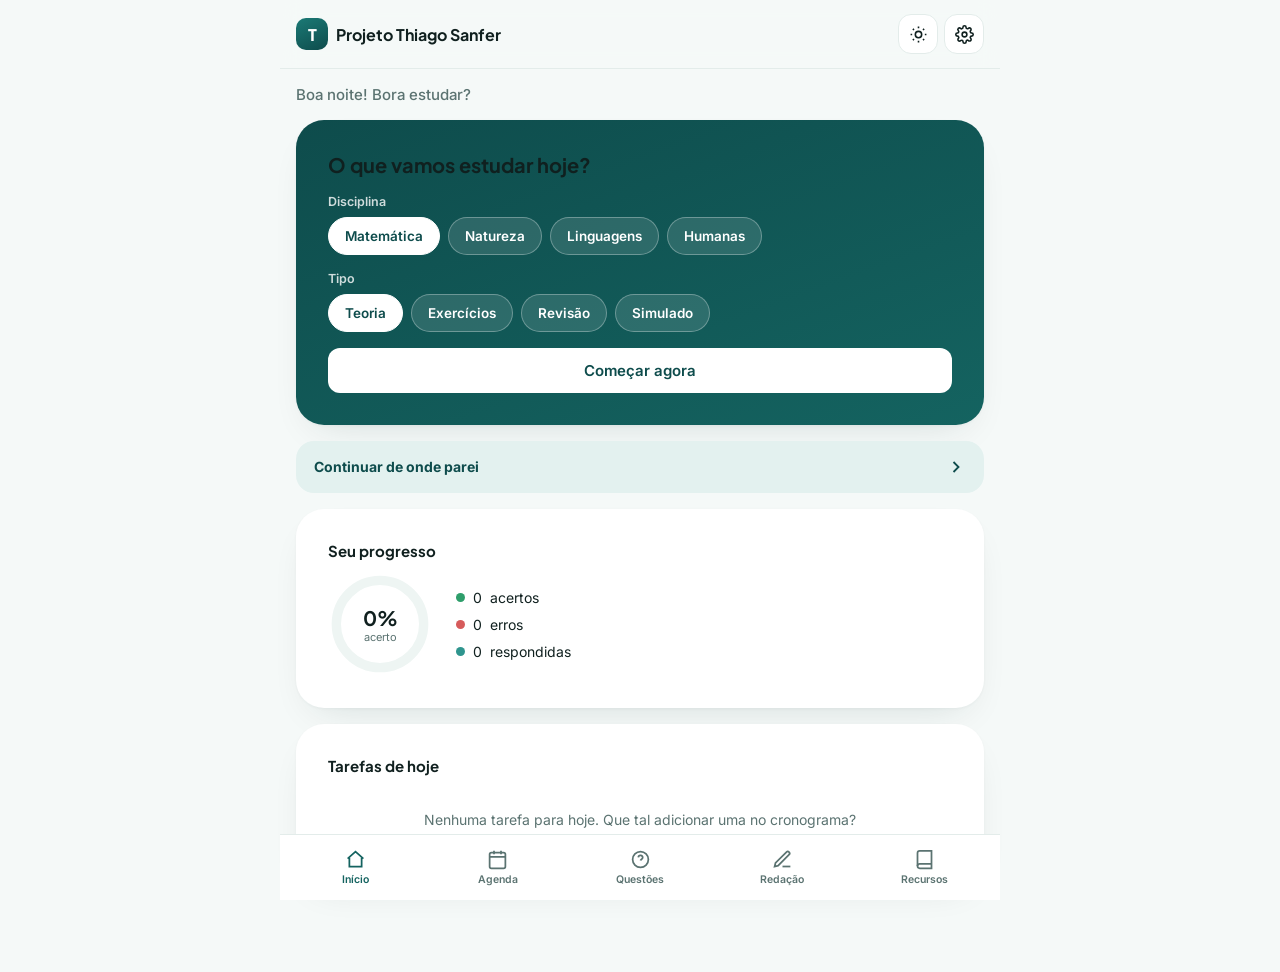
==== index.html @ 5dd17012 "Add files via upload" ====
<!DOCTYPE html>
<html lang="pt-BR">
<head>
<meta charset="UTF-8">
<meta name="viewport" content="width=device-width, initial-scale=1, maximum-scale=1">
<title>Projeto Thiago Sanfer</title>
<link rel="preconnect" href="https://fonts.googleapis.com">
<link rel="preconnect" href="https://fonts.gstatic.com" crossorigin>
<link href="https://fonts.googleapis.com/css2?family=Plus+Jakarta+Sans:wght@500;600;700;800&family=Inter:wght@400;500;600;700&display=swap" rel="stylesheet">
<link rel="stylesheet" href="styles.css">
</head>
<body>

<div id="app">

  <!-- ===== HEADER ===== -->
  <header class="topbar">
    <div class="topbar-brand">
      <span class="brand-mark">T</span>
      <span class="brand-name">Projeto Thiago Sanfer</span>
    </div>
    <div class="topbar-actions">
      <button id="themeToggle" class="icon-btn" aria-label="Alternar tema" title="Alternar tema">
        <svg class="icon-sun" viewBox="0 0 24 24" fill="none" stroke="currentColor" stroke-width="2"><circle cx="12" cy="12" r="4"/><path d="M12 2v2M12 20v2M4.9 4.9l1.4 1.4M17.7 17.7l1.4 1.4M2 12h2M20 12h2M4.9 19.1l1.4-1.4M17.7 6.3l1.4-1.4"/></svg>
        <svg class="icon-moon" viewBox="0 0 24 24" fill="none" stroke="currentColor" stroke-width="2"><path d="M21 12.8A9 9 0 1111.2 3a7 7 0 009.8 9.8z"/></svg>
      </button>
      <button id="openSettings" class="icon-btn" aria-label="Configurações" title="Configurações">
        <svg viewBox="0 0 24 24" fill="none" stroke="currentColor" stroke-width="2"><circle cx="12" cy="12" r="3"/><path d="M19.4 15a1.65 1.65 0 00.33 1.82l.06.06a2 2 0 11-2.83 2.83l-.06-.06a1.65 1.65 0 00-1.82-.33 1.65 1.65 0 00-1 1.51V21a2 2 0 01-4 0v-.09A1.65 1.65 0 009 19.4a1.65 1.65 0 00-1.82.33l-.06.06a2 2 0 11-2.83-2.83l.06-.06A1.65 1.65 0 004.6 15a1.65 1.65 0 00-1.51-1H3a2 2 0 010-4h.09A1.65 1.65 0 004.6 9a1.65 1.65 0 00-.33-1.82l-.06-.06a2 2 0 112.83-2.83l.06.06A1.65 1.65 0 009 4.6a1.65 1.65 0 001-1.51V3a2 2 0 014 0v.09a1.65 1.65 0 001 1.51 1.65 1.65 0 001.82-.33l.06-.06a2 2 0 112.83 2.83l-.06.06A1.65 1.65 0 0019.4 9a1.65 1.65 0 001.51 1H21a2 2 0 010 4h-.09a1.65 1.65 0 00-1.51 1z"/></svg>
      </button>
    </div>
  </header>

  <!-- ===== POMODORO BAR (fixa em Questões e Redação) ===== -->
  <div id="pomodoroBar" class="pomodoro-bar">
    <div class="pomodoro-bar-info">
      <svg viewBox="0 0 24 24" fill="none" stroke="currentColor" stroke-width="2"><circle cx="12" cy="12" r="9"/><path d="M12 7v5l3 2"/></svg>
      <span id="pomodoroBarMode">Foco</span>
      <strong id="pomodoroBarTime">25:00</strong>
    </div>
    <div class="pomodoro-bar-actions">
      <button id="pomodoroBarStart" class="btn btn-primary btn-xs">Iniciar</button>
      <button id="pomodoroBarReset" class="btn btn-ghost btn-xs">Reiniciar</button>
    </div>
  </div>

  <!-- ===== MAIN VIEWS ===== -->
  <main class="views">

    <!-- ---------- DASHBOARD ---------- -->
    <section id="view-dashboard" class="view active">
      <div class="view-inner">
        <p class="greeting" id="greetingText">Bora estudar?</p>

        <div class="card card-hero">
          <h2 class="hero-title">O que vamos estudar hoje?</h2>

          <p class="chip-group-label">Disciplina</p>
          <div class="chip-group" id="chipsDisciplina">
            <button class="chip active" data-value="Matemática">Matemática</button>
            <button class="chip" data-value="Ciências da Natureza">Natureza</button>
            <button class="chip" data-value="Linguagens">Linguagens</button>
            <button class="chip" data-value="Ciências Humanas">Humanas</button>
          </div>

          <p class="chip-group-label">Tipo</p>
          <div class="chip-group" id="chipsTipo">
            <button class="chip active" data-value="teoria">Teoria</button>
            <button class="chip" data-value="exercicio">Exercícios</button>
            <button class="chip" data-value="revisao">Revisão</button>
            <button class="chip" data-value="simulado">Simulado</button>
          </div>

          <button id="btnComecar" class="btn btn-primary btn-block">Começar agora</button>
        </div>

        <button id="btnContinuar" class="continue-strip" hidden>
          <div class="continue-info">
            <span class="continue-label">Continuar de onde parei</span>
            <span class="continue-detail" id="continueDetail"></span>
          </div>
          <svg viewBox="0 0 24 24" fill="none" stroke="currentColor" stroke-width="2.2"><path d="M9 6l6 6-6 6"/></svg>
        </button>

        <div class="card">
          <h3 class="card-title">Seu progresso</h3>
          <div class="progress-row">
            <div class="progress-ring-wrap">
              <svg viewBox="0 0 100 100" class="progress-ring">
                <circle cx="50" cy="50" r="42" class="ring-bg"/>
                <circle cx="50" cy="50" r="42" class="ring-fg" id="ringFg"/>
              </svg>
              <div class="progress-ring-label">
                <strong id="pctAcerto">0%</strong>
                <span>acerto</span>
              </div>
            </div>
            <div class="progress-stats">
              <div class="stat"><span class="stat-dot dot-hit"></span> <span id="statAcertos">0</span> acertos</div>
              <div class="stat"><span class="stat-dot dot-miss"></span> <span id="statErros">0</span> erros</div>
              <div class="stat"><span class="stat-dot dot-total"></span> <span id="statTotal">0</span> respondidas</div>
            </div>
          </div>
        </div>

        <div class="card">
          <h3 class="card-title">Tarefas de hoje</h3>
          <div id="todayTasks" class="today-list"></div>
        </div>
      </div>
    </section>

    <!-- ---------- CALENDÁRIO ---------- -->
    <section id="view-calendario" class="view">
      <div class="view-inner">
        <div class="view-header">
          <h2>Cronograma</h2>
          <button id="btnAddBloco" class="btn btn-primary btn-sm">+ Novo bloco</button>
        </div>
        <div class="week-nav">
          <button id="weekPrev" class="icon-btn icon-btn-sm">‹</button>
          <span id="weekLabel" class="week-label"></span>
          <button id="weekNext" class="icon-btn icon-btn-sm">›</button>
        </div>
        <div class="week-days" id="weekDays"></div>
        <div class="card">
          <h3 class="card-title" id="dayLabel">Tarefas do dia</h3>
          <div id="dayTasks" class="today-list"></div>
        </div>
      </div>
    </section>

    <!-- ---------- QUESTÕES ---------- -->
    <section id="view-questoes" class="view">
      <div class="view-inner" id="questoesInner">
        <div class="view-header">
          <h2 id="questoesTitle">Questões</h2>
          <button id="btnErrosView" class="btn btn-ghost btn-sm">Caderno de erros</button>
        </div>

        <div id="questaoArea"></div>
      </div>
    </section>

    <!-- ---------- REDAÇÃO ---------- -->
    <section id="view-redacao" class="view">
      <div class="view-inner">
        <div class="view-header">
          <h2>Momento Redação</h2>
          <button id="btnGerarTema" class="btn btn-primary btn-sm">🎲 Gerar novo tema</button>
        </div>
        <div class="tabs" id="redacaoTabs"></div>
        <div id="redacaoContent" class="card"></div>
      </div>
    </section>

    <!-- ---------- RECURSOS ---------- -->
    <section id="view-recursos" class="view">
      <div class="view-inner">
        <h2>Guia de Estudos IA</h2>
        <p class="section-subtitle">Os temas que mais caem no ENEM, com mini-aulas geradas pelo Professor IA.</p>
        <div id="recursosList"></div>
      </div>
    </section>

  </main>

  <!-- ===== BOTTOM NAV ===== -->
  <nav class="bottom-nav">
    <button class="nav-item active" data-view="dashboard">
      <svg viewBox="0 0 24 24" fill="none" stroke="currentColor" stroke-width="2"><path d="M3 11l9-8 9 8"/><path d="M5 10v10h14V10"/></svg>
      <span>Início</span>
    </button>
    <button class="nav-item" data-view="calendario">
      <svg viewBox="0 0 24 24" fill="none" stroke="currentColor" stroke-width="2"><rect x="3" y="4" width="18" height="18" rx="2"/><path d="M3 9h18M8 2v4M16 2v4"/></svg>
      <span>Agenda</span>
    </button>
    <button class="nav-item" data-view="questoes">
      <svg viewBox="0 0 24 24" fill="none" stroke="currentColor" stroke-width="2"><circle cx="12" cy="12" r="9"/><path d="M9.5 9.5a2.5 2.5 0 115 .5c0 1.5-2.2 1.8-2.5 3.2M12 17h.01"/></svg>
      <span>Questões</span>
    </button>
    <button class="nav-item" data-view="redacao">
      <svg viewBox="0 0 24 24" fill="none" stroke="currentColor" stroke-width="2"><path d="M12 20h9"/><path d="M16.5 3.5a2.1 2.1 0 013 3L7 19l-4 1 1-4z"/></svg>
      <span>Redação</span>
    </button>
    <button class="nav-item" data-view="recursos">
      <svg viewBox="0 0 24 24" fill="none" stroke="currentColor" stroke-width="2"><path d="M4 19.5A2.5 2.5 0 016.5 17H20"/><path d="M6.5 2H20v20H6.5A2.5 2.5 0 014 19.5v-15A2.5 2.5 0 016.5 2z"/></svg>
      <span>Recursos</span>
    </button>
  </nav>

</div>

<!-- ===== MODAL: SETTINGS ===== -->
<div id="modalSettings" class="modal-overlay">
  <div class="modal">
    <div class="modal-header">
      <h3>Configurações</h3>
      <button class="icon-btn icon-btn-sm modal-close" data-close="modalSettings">✕</button>
    </div>
    <div class="modal-body">
      <label for="geminiKeyInput">Chave de API do Google Gemini</label>
      <input type="password" id="geminiKeyInput" placeholder="Cole sua GEMINI_API_KEY">
      <p class="hint">Sua chave fica salva apenas no seu navegador (localStorage), nunca é enviada para nenhum servidor além do Google.</p>
      <a href="https://aistudio.google.com/app/apikey" target="_blank" rel="noopener" class="link-inline">Gerar chave gratuita no Google AI Studio ↗</a>
      <button id="saveGeminiKey" class="btn btn-primary btn-block">Salvar chave</button>
      <p class="save-confirm" id="keySaveConfirm" hidden>Chave salva!</p>
    </div>
  </div>
</div>

<!-- ===== MODAL: ADICIONAR BLOCO ===== -->
<div id="modalBloco" class="modal-overlay">
  <div class="modal">
    <div class="modal-header">
      <h3>Novo bloco de estudo</h3>
      <button class="icon-btn icon-btn-sm modal-close" data-close="modalBloco">✕</button>
    </div>
    <div class="modal-body">
      <label for="blocoDisciplina">Disciplina</label>
      <select id="blocoDisciplina">
        <option>Matemática</option>
        <option>Linguagens</option>
        <option>Ciências Humanas</option>
        <option>Ciências da Natureza</option>
        <option>Redação</option>
      </select>
      <label for="blocoTipo">Tipo</label>
      <select id="blocoTipo">
        <option value="teoria">Teoria</option>
        <option value="exercicio">Exercício</option>
        <option value="revisao">Revisão</option>
        <option value="simulado">Simulado</option>
        <option value="redacao">Redação</option>
      </select>
      <label for="blocoData">Data</label>
      <input type="date" id="blocoData">
      <label for="blocoHora">Horário</label>
      <input type="time" id="blocoHora" value="19:00">
      <button id="saveBloco" class="btn btn-primary btn-block">Adicionar ao cronograma</button>
    </div>
  </div>
</div>

<!-- ===== MODAL: PROFESSOR IA ===== -->
<div id="modalIA" class="modal-overlay">
  <div class="modal modal-wide">
    <div class="modal-header">
      <h3 id="iaModalTitle">Professor IA</h3>
      <button class="icon-btn icon-btn-sm modal-close" data-close="modalIA">✕</button>
    </div>
    <div class="modal-body">
      <div id="iaContent" class="ia-content"></div>
    </div>
  </div>
</div>

<script src="app.js"></script>
</body>
</html>
---- styles.css ----
/* ===== DESIGN TOKENS ===== */
:root {
  --color-primary-900: #072B2A;
  --color-primary-700: #0E4C4C;
  --color-primary-600: #146360;
  --color-primary-500: #1B7A76;
  --color-primary-400: #2F958E;
  --color-primary-200: #B9DEDA;
  --color-primary-100: #E3F1EF;

  --color-success: #2E9E6B;
  --color-success-bg: #E4F5EC;
  --color-danger: #D65B5B;
  --color-danger-bg: #FBEAEA;
  --color-warning: #E0A63D;

  --bg: #F5F9F8;
  --surface: #FFFFFF;
  --surface-2: #EEF5F3;
  --text: #10201F;
  --text-muted: #5B7371;
  --border: #E3ECEA;

  --radius-lg: 28px;
  --radius-md: 18px;
  --radius-sm: 12px;

  --space-1: 4px;
  --space-2: 8px;
  --space-3: 12px;
  --space-4: 16px;
  --space-5: 24px;
  --space-6: 32px;

  --font-head: 'Plus Jakarta Sans', system-ui, sans-serif;
  --font-body: 'Inter', system-ui, sans-serif;

  --shadow-card: 0 1px 3px rgba(7, 43, 42, 0.04), 0 16px 40px -20px rgba(7, 43, 42, 0.16);
  --shadow-modal: 0 24px 70px -16px rgba(7, 43, 42, 0.38);
  --shadow-fab: 0 10px 26px -8px rgba(14, 76, 76, 0.45);

  color-scheme: light;
}

html[data-theme="dark"] {
  --bg: #081B1A;
  --surface: #0F2624;
  --surface-2: #133330;
  --text: #EAF4F2;
  --text-muted: #8FADAA;
  --border: #1B3D3A;
  --color-primary-100: #123634;
  --color-success-bg: #123D2B;
  --color-danger-bg: #3D1D1D;
  --shadow-card: 0 1px 3px rgba(0,0,0,0.25), 0 16px 40px -20px rgba(0,0,0,0.55);
  color-scheme: dark;
}

* { box-sizing: border-box; }
html, body { margin: 0; padding: 0; }
body {
  background: var(--bg);
  color: var(--text);
  font-family: var(--font-body);
  -webkit-tap-highlight-color: transparent;
  transition: background 0.25s ease, color 0.25s ease;
}
h1, h2, h3 { font-family: var(--font-head); margin: 0; color: var(--text); }
p { margin: 0; }
button, input, select { font-family: var(--font-body); }
select, input[type="date"], input[type="time"], input[type="password"] {
  width: 100%;
  padding: 12px 14px;
  border-radius: var(--radius-sm);
  border: 1px solid var(--border);
  background: var(--surface);
  color: var(--text);
  font-size: 15px;
  margin-bottom: var(--space-4);
}
select:focus, input:focus { outline: 2px solid var(--color-primary-400); outline-offset: 1px; }
a { color: var(--color-primary-500); }

/* ===== LAYOUT ===== */
#app {
  max-width: 560px;
  margin: 0 auto;
  min-height: 100vh;
  padding-bottom: 88px;
  position: relative;
}

.topbar {
  position: sticky;
  top: 0;
  z-index: 21;
  display: flex;
  justify-content: space-between;
  align-items: center;
  padding: 14px var(--space-4);
  background: color-mix(in srgb, var(--bg) 85%, transparent);
  backdrop-filter: blur(10px);
  border-bottom: 1px solid var(--border);
}
.topbar-brand { display: flex; align-items: center; gap: 8px; min-width: 0; }
.brand-mark {
  width: 32px; height: 32px; flex-shrink: 0;
  border-radius: 10px;
  background: linear-gradient(155deg, var(--color-primary-500), var(--color-primary-700));
  color: #fff;
  display: flex; align-items: center; justify-content: center;
  font-family: var(--font-head); font-weight: 800; font-size: 16px;
}
.brand-name { font-family: var(--font-head); font-weight: 700; font-size: 16px; white-space: nowrap; overflow: hidden; text-overflow: ellipsis; }
.topbar-actions { display: flex; gap: 6px; flex-shrink: 0; }

.icon-btn {
  width: 40px; height: 40px;
  border-radius: 13px;
  border: 1px solid var(--border);
  background: var(--surface);
  color: var(--text);
  display: flex; align-items: center; justify-content: center;
  cursor: pointer;
}
.icon-btn svg { width: 19px; height: 19px; }
.icon-btn-sm { width: 32px; height: 32px; }
.icon-btn-sm svg { width: 16px; height: 16px; }
.icon-sun, .icon-moon { display: none; }
html:not([data-theme="dark"]) .icon-sun { display: block; }
html[data-theme="dark"] .icon-moon { display: block; }

/* ===== POMODORO BAR ===== */
.pomodoro-bar {
  position: sticky;
  top: 65px;
  z-index: 19;
  display: none;
  align-items: center;
  justify-content: space-between;
  gap: 10px;
  margin: 0 var(--space-4);
  padding: 10px 16px;
  border-radius: var(--radius-sm);
  background: linear-gradient(135deg, var(--color-primary-600), var(--color-primary-700));
  color: #fff;
  box-shadow: var(--shadow-fab);
}
.pomodoro-bar.visible { display: flex; }
.pomodoro-bar-info { display: flex; align-items: center; gap: 8px; font-size: 13.5px; font-weight: 600; }
.pomodoro-bar-info svg { width: 17px; height: 17px; opacity: 0.85; }
.pomodoro-bar-info strong { font-family: var(--font-head); font-size: 15px; letter-spacing: 0.3px; }
.pomodoro-bar-actions { display: flex; gap: 6px; }

/* ===== VIEWS ===== */
.views { padding: 0 var(--space-4); }
.view { display: none; }
.view.active { display: block; animation: fadeIn 0.28s ease; }
@keyframes fadeIn { from { opacity: 0; transform: translateY(6px); } to { opacity: 1; transform: translateY(0); } }
.view-inner { padding-top: var(--space-4); display: flex; flex-direction: column; gap: var(--space-4); }
.view-header { display: flex; justify-content: space-between; align-items: center; gap: 10px; }
.view-header h2 { font-size: 21px; }
.section-subtitle { font-size: 13.5px; color: var(--text-muted); margin-top: -8px; }

.greeting { font-size: 15px; color: var(--text-muted); font-weight: 500; }

/* ===== CARD ===== */
.card {
  background: var(--surface);
  border-radius: var(--radius-lg);
  padding: var(--space-6);
  box-shadow: var(--shadow-card);
}
.card-title { font-size: 15px; margin-bottom: var(--space-3); }

.card-hero { background: linear-gradient(160deg, var(--color-primary-700), var(--color-primary-600)); color: #fff; }
.hero-title { font-size: 20px; margin-bottom: var(--space-4); line-height: 1.3; }

/* ===== CHIPS ===== */
.chip-group-label { color: rgba(255,255,255,0.8); font-size: 12.5px; font-weight: 600; margin-bottom: 8px; }
.chip-group { display: flex; flex-wrap: wrap; gap: 8px; margin-bottom: var(--space-4); }
.chip {
  padding: 10px 16px;
  border-radius: 999px;
  border: 1px solid rgba(255,255,255,0.3);
  background: rgba(255,255,255,0.12);
  color: #fff;
  font-size: 13.5px;
  font-weight: 600;
  cursor: pointer;
  transition: background 0.15s ease, color 0.15s ease, transform 0.1s ease;
}
.chip:active { transform: scale(0.96); }
.chip.active { background: #fff; color: var(--color-primary-700); border-color: #fff; }

/* ===== BUTTONS ===== */
.btn {
  border: none;
  border-radius: var(--radius-sm);
  padding: 13px 18px;
  font-weight: 600;
  font-size: 15px;
  cursor: pointer;
  display: inline-flex; align-items: center; justify-content: center; gap: 6px;
  transition: transform 0.12s ease, opacity 0.12s ease;
}
.btn:active { transform: scale(0.97); }
.btn-block { width: 100%; }
.btn-primary { background: #fff; color: var(--color-primary-700); }
.card:not(.card-hero) .btn-primary, .modal .btn-primary, .view-header .btn-primary, .pomodoro-bar .btn-primary { background: var(--color-primary-600); color: #fff; }
.btn-sm { padding: 8px 14px; font-size: 13.5px; border-radius: var(--radius-sm); }
.btn-xs { padding: 6px 12px; font-size: 12px; border-radius: 10px; }
.btn-ghost { background: var(--surface-2); color: var(--text); }
.pomodoro-bar .btn-ghost { background: rgba(255,255,255,0.16); color: #fff; }
.btn-outline { background: transparent; border: 1.5px solid var(--border); color: var(--text); }
.btn:disabled { opacity: 0.5; cursor: default; }

/* ===== CONTINUE STRIP ===== */
.continue-strip {
  width: 100%;
  display: flex; align-items: center; justify-content: space-between;
  background: var(--color-primary-100);
  border: none;
  border-radius: var(--radius-md);
  padding: 16px 18px;
  cursor: pointer;
  color: var(--color-primary-700);
}
.continue-info { display: flex; flex-direction: column; align-items: flex-start; gap: 2px; }
.continue-label { font-weight: 700; font-size: 14px; }
.continue-detail { font-size: 12.5px; color: var(--text-muted); }
.continue-strip svg { width: 20px; height: 20px; }

/* ===== PROGRESS RING ===== */
.progress-row { display: flex; align-items: center; gap: var(--space-5); }
.progress-ring-wrap { position: relative; width: 104px; height: 104px; flex-shrink: 0; }
.progress-ring { width: 100%; height: 100%; transform: rotate(-90deg); }
.ring-bg { fill: none; stroke: var(--surface-2); stroke-width: 9; }
.ring-fg { fill: none; stroke: var(--color-primary-500); stroke-width: 9; stroke-linecap: round; stroke-dasharray: 264; stroke-dashoffset: 264; transition: stroke-dashoffset 0.6s ease; }
.progress-ring-label { position: absolute; inset: 0; display: flex; flex-direction: column; align-items: center; justify-content: center; }
.progress-ring-label strong { font-size: 20px; font-family: var(--font-head); }
.progress-ring-label span { font-size: 11px; color: var(--text-muted); }
.progress-stats { display: flex; flex-direction: column; gap: 10px; }
.stat { font-size: 14px; display: flex; align-items: center; gap: 8px; }
.stat-dot { width: 9px; height: 9px; border-radius: 50%; }
.dot-hit { background: var(--color-success); }
.dot-miss { background: var(--color-danger); }
.dot-total { background: var(--color-primary-400); }

/* ===== TASK LIST ===== */
.today-list { display: flex; flex-direction: column; gap: 10px; }
.task-item {
  display: flex; align-items: center; gap: 12px;
  padding: 14px 16px;
  border-radius: var(--radius-sm);
  background: var(--surface-2);
}
.task-item.done { opacity: 0.55; }
.task-item.done .task-title { text-decoration: line-through; }
.task-check {
  width: 24px; height: 24px; border-radius: 50%;
  border: 2px solid var(--color-primary-400);
  display: flex; align-items: center; justify-content: center;
  flex-shrink: 0; cursor: pointer; background: transparent;
}
.task-item.done .task-check { background: var(--color-primary-500); border-color: var(--color-primary-500); }
.task-check svg { width: 13px; height: 13px; color: #fff; opacity: 0; }
.task-item.done .task-check svg { opacity: 1; }
.task-body { flex: 1; min-width: 0; }
.task-title { font-weight: 600; font-size: 14.5px; }
.task-meta { font-size: 12.5px; color: var(--text-muted); }
.task-tag { font-size: 11px; padding: 3px 8px; border-radius: 20px; background: var(--color-primary-100); color: var(--color-primary-700); font-weight: 600; white-space: nowrap; }
.empty-state { text-align: center; padding: var(--space-5) 0; color: var(--text-muted); font-size: 14px; }

/* ===== CALENDÁRIO ===== */
.week-nav { display: flex; align-items: center; justify-content: space-between; }
.week-label { font-weight: 600; font-size: 14.5px; }
.week-days { display: grid; grid-template-columns: repeat(7, 1fr); gap: 6px; }
.day-pill {
  border: 1px solid var(--border);
  background: var(--surface);
  border-radius: var(--radius-sm);
  padding: 10px 2px;
  text-align: center;
  cursor: pointer;
  display: flex; flex-direction: column; gap: 4px;
}
.day-pill .dow { font-size: 10.5px; color: var(--text-muted); text-transform: uppercase; }
.day-pill .dom { font-size: 15px; font-weight: 700; }
.day-pill .dot-count { font-size: 9px; color: var(--color-primary-500); height: 10px; }
.day-pill.selected { background: var(--color-primary-600); border-color: var(--color-primary-600); }
.day-pill.selected .dow, .day-pill.selected .dom { color: #fff; }
.day-pill.selected .dot-count { color: var(--color-primary-200); }

/* ===== QUESTÕES ===== */
.question-card { background: var(--surface); border-radius: var(--radius-lg); padding: var(--space-6); box-shadow: var(--shadow-card); }
.q-meta { display: flex; justify-content: space-between; align-items: center; margin-bottom: var(--space-3); }
.q-source { font-size: 12px; color: var(--text-muted); font-weight: 600; }
.q-enunciado { font-size: 15.5px; line-height: 1.6; margin-bottom: var(--space-4); }
.q-image { width: 100%; border-radius: var(--radius-sm); margin-bottom: var(--space-4); }
.q-alt {
  display: flex; gap: 12px; align-items: flex-start;
  padding: 14px 16px;
  border-radius: var(--radius-sm);
  border: 1.5px solid var(--border);
  margin-bottom: 10px;
  cursor: pointer;
  font-size: 14.5px;
  line-height: 1.45;
}
.q-alt-letter { width: 24px; height: 24px; border-radius: 50%; background: var(--surface-2); display: flex; align-items: center; justify-content: center; font-weight: 700; font-size: 12.5px; flex-shrink: 0; }
.q-alt.correct { border-color: var(--color-success); background: var(--color-success-bg); }
.q-alt.correct .q-alt-letter { background: var(--color-success); color: #fff; }
.q-alt.wrong { border-color: var(--color-danger); background: var(--color-danger-bg); }
.q-alt.wrong .q-alt-letter { background: var(--color-danger); color: #fff; }
.q-actions { display: flex; gap: 10px; margin-top: var(--space-4); }
.q-actions .btn { flex: 1; }
.q-feedback { display: flex; align-items: center; gap: 8px; font-weight: 700; font-size: 14.5px; margin-top: var(--space-3); }
.q-feedback.hit { color: var(--color-success); }
.q-feedback.miss { color: var(--color-danger); }
.filter-note { display: flex; align-items: center; gap: 8px; font-size: 12.5px; color: var(--color-primary-600); font-weight: 600; background: var(--color-primary-100); padding: 8px 14px; border-radius: 999px; width: fit-content; }
.error-list-item { padding: 14px 16px; border-radius: var(--radius-sm); background: var(--surface-2); margin-bottom: 10px; cursor: pointer; }
.error-list-item .q-source { display: block; margin-bottom: 4px; }

/* ===== REDAÇÃO ===== */
.tabs { display: flex; gap: 8px; overflow-x: auto; padding-bottom: 2px; }
.tab-btn { flex-shrink: 0; padding: 9px 16px; border-radius: 20px; border: 1px solid var(--border); background: var(--surface); color: var(--text-muted); font-weight: 600; font-size: 13px; cursor: pointer; }
.tab-btn.active { background: var(--color-primary-600); color: #fff; border-color: var(--color-primary-600); }
.essay-year { font-size: 12.5px; color: var(--color-primary-500); font-weight: 700; margin-bottom: 4px; }
.essay-title { font-size: 17px; margin-bottom: var(--space-3); line-height: 1.35; }
.essay-instructions { font-size: 13.5px; color: var(--text-muted); background: var(--surface-2); padding: 14px 16px; border-radius: var(--radius-sm); margin-bottom: var(--space-4); line-height: 1.5; }
.motiv-tabs { display: flex; gap: 6px; margin-bottom: var(--space-3); }
.motiv-btn { flex: 1; padding: 8px; border-radius: var(--radius-sm); border: 1px solid var(--border); background: var(--surface); font-size: 13px; font-weight: 600; cursor: pointer; }
.motiv-btn.active { background: var(--color-primary-100); border-color: var(--color-primary-400); color: var(--color-primary-700); }
.motiv-text { font-size: 14.5px; line-height: 1.7; max-width: 70ch; }

/* ===== RECURSOS (ACCORDION) ===== */
.subject-card { background: var(--surface); border-radius: var(--radius-lg); box-shadow: var(--shadow-card); margin-bottom: var(--space-4); overflow: hidden; }
.subject-header { display: flex; align-items: center; justify-content: space-between; padding: var(--space-5) var(--space-6); cursor: pointer; }
.subject-header-left { display: flex; align-items: center; gap: 12px; }
.subject-icon { width: 40px; height: 40px; border-radius: 13px; background: var(--color-primary-100); color: var(--color-primary-600); display: flex; align-items: center; justify-content: center; flex-shrink: 0; }
.subject-icon svg { width: 20px; height: 20px; }
.subject-name { font-size: 16px; font-weight: 700; }
.subject-count { font-size: 12.5px; color: var(--text-muted); }
.subject-chevron { width: 22px; height: 22px; color: var(--text-muted); transition: transform 0.2s ease; flex-shrink: 0; }
.subject-card.open .subject-chevron { transform: rotate(180deg); }
.subject-body { max-height: 0; overflow: hidden; transition: max-height 0.25s ease; }
.subject-card.open .subject-body { max-height: 1000px; }
.topic-row { display: flex; align-items: center; justify-content: space-between; gap: 10px; padding: 14px var(--space-6); border-top: 1px solid var(--border); }
.topic-name { font-size: 14.5px; font-weight: 600; }
.btn-ia-topic { background: var(--color-primary-100); color: var(--color-primary-700); flex-shrink: 0; }

/* ===== BOTTOM NAV ===== */
.bottom-nav {
  position: fixed; bottom: 0; left: 0; right: 0;
  max-width: 560px; margin: 0 auto;
  background: var(--surface);
  border-top: 1px solid var(--border);
  display: flex;
  padding: 6px 4px calc(6px + env(safe-area-inset-bottom, 0px));
  z-index: 30;
}
.nav-item {
  flex: 1;
  display: flex; flex-direction: column; align-items: center; gap: 3px;
  background: none; border: none; cursor: pointer;
  padding: 8px 2px;
  color: var(--text-muted);
  border-radius: 12px;
}
.nav-item svg { width: 21px; height: 21px; }
.nav-item span { font-size: 10.5px; font-weight: 600; }
.nav-item.active { color: var(--color-primary-600); }

/* ===== MODALS ===== */
.modal-overlay {
  position: fixed; inset: 0; z-index: 50;
  background: rgba(7,20,19,0.45);
  display: none; align-items: flex-end; justify-content: center;
}
.modal-overlay.open { display: flex; }
.modal {
  width: 100%; max-width: 480px;
  background: var(--surface);
  border-radius: 26px 26px 0 0;
  padding: var(--space-6);
  max-height: 85vh; overflow-y: auto;
  box-shadow: var(--shadow-modal);
  animation: slideUp 0.25s ease;
}
.modal-wide { max-width: 560px; }
@media (min-width: 640px) {
  .modal-overlay { align-items: center; }
  .modal { border-radius: var(--radius-lg); }
}
@keyframes slideUp { from { transform: translateY(24px); opacity: 0; } to { transform: translateY(0); opacity: 1; } }
.modal-header { display: flex; justify-content: space-between; align-items: center; margin-bottom: var(--space-4); }
.modal-body label { display: block; font-size: 13px; font-weight: 600; margin-bottom: 6px; }
.hint { font-size: 12.5px; color: var(--text-muted); margin-bottom: 10px; line-height: 1.5; }
.link-inline { display: block; font-size: 13px; margin-bottom: var(--space-4); }
.save-confirm { color: var(--color-success); font-weight: 600; font-size: 13.5px; margin-top: 10px; text-align: center; }
.ia-content { font-size: 14.5px; line-height: 1.75; }
.ia-content p { margin: 0 0 12px 0; }
.ia-content strong { color: var(--color-primary-700); }
.ia-content ul, .ia-content ol { margin: 0 0 12px 0; padding-left: 20px; }
.ia-content li { margin-bottom: 4px; }
.ia-loading { display: flex; align-items: center; gap: 10px; color: var(--text-muted); font-size: 14px; }
.spinner { width: 16px; height: 16px; border: 2px solid var(--border); border-top-color: var(--color-primary-500); border-radius: 50%; animation: spin 0.7s linear infinite; }
@keyframes spin { to { transform: rotate(360deg); } }

/* ===== TABLET / DESKTOP ===== */
@media (min-width: 720px) {
  #app { max-width: 720px; }
  .bottom-nav { max-width: 720px; }
  .pomodoro-bar { max-width: 688px; margin: 0 auto; left: 0; right: 0; }
}

@media (prefers-reduced-motion: reduce) {
  * { animation-duration: 0.001ms !important; transition-duration: 0.001ms !important; }
}
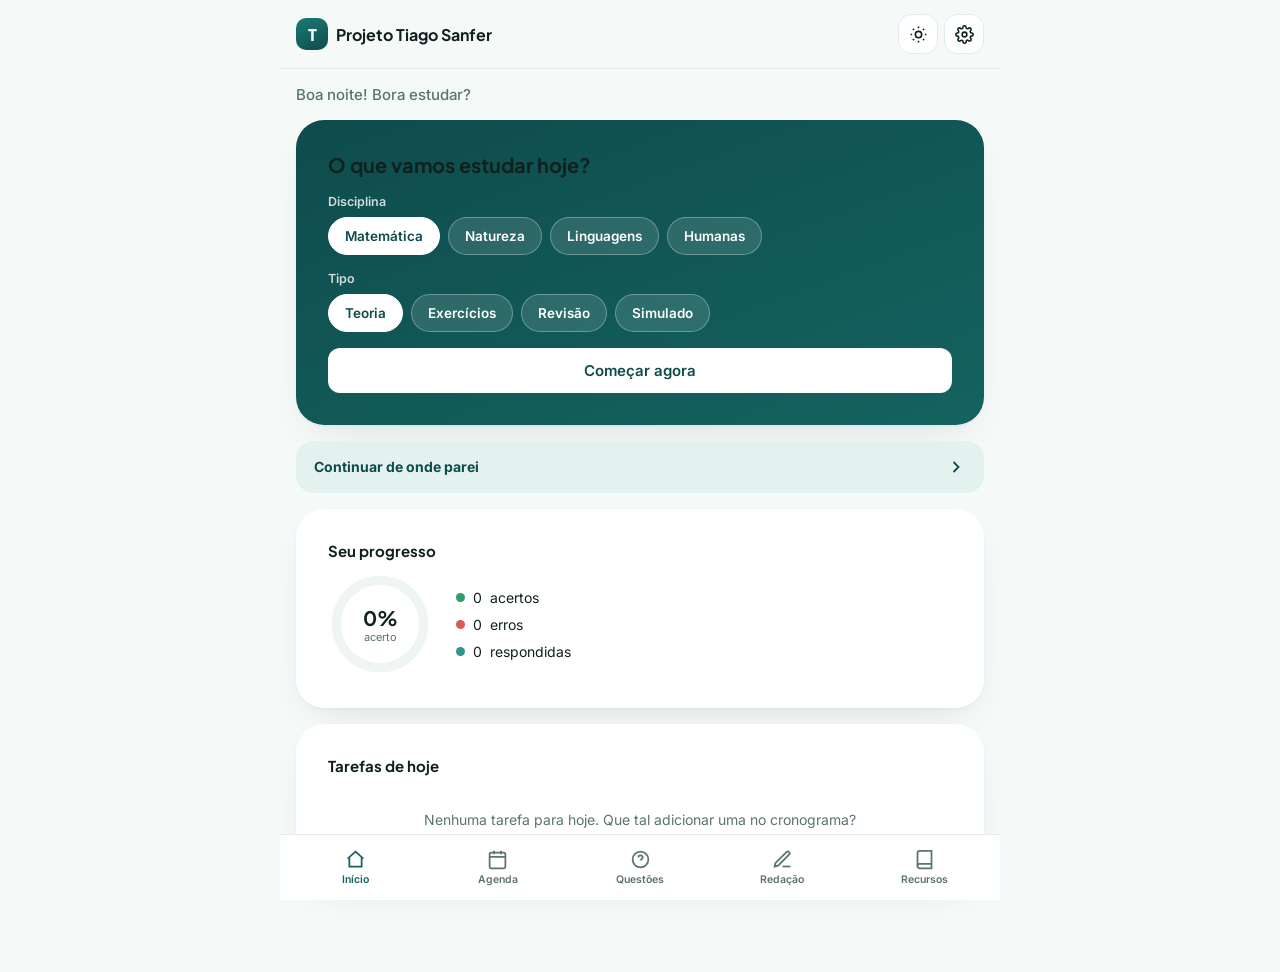
==== commit c1ede4b5: "Correct project name from 'Thiago' to 'Tiago'" ====
--- a/index.html
+++ b/index.html
@@ -3,7 +3,7 @@
 <head>
 <meta charset="UTF-8">
 <meta name="viewport" content="width=device-width, initial-scale=1, maximum-scale=1">
-<title>Projeto Thiago Sanfer</title>
+<title>Projeto Tiago Sanfer</title>
 <link rel="preconnect" href="https://fonts.googleapis.com">
 <link rel="preconnect" href="https://fonts.gstatic.com" crossorigin>
 <link href="https://fonts.googleapis.com/css2?family=Plus+Jakarta+Sans:wght@500;600;700;800&family=Inter:wght@400;500;600;700&display=swap" rel="stylesheet">
@@ -17,7 +17,7 @@
   <header class="topbar">
     <div class="topbar-brand">
       <span class="brand-mark">T</span>
-      <span class="brand-name">Projeto Thiago Sanfer</span>
+      <span class="brand-name">Projeto Tiago Sanfer</span>
     </div>
     <div class="topbar-actions">
       <button id="themeToggle" class="icon-btn" aria-label="Alternar tema" title="Alternar tema">
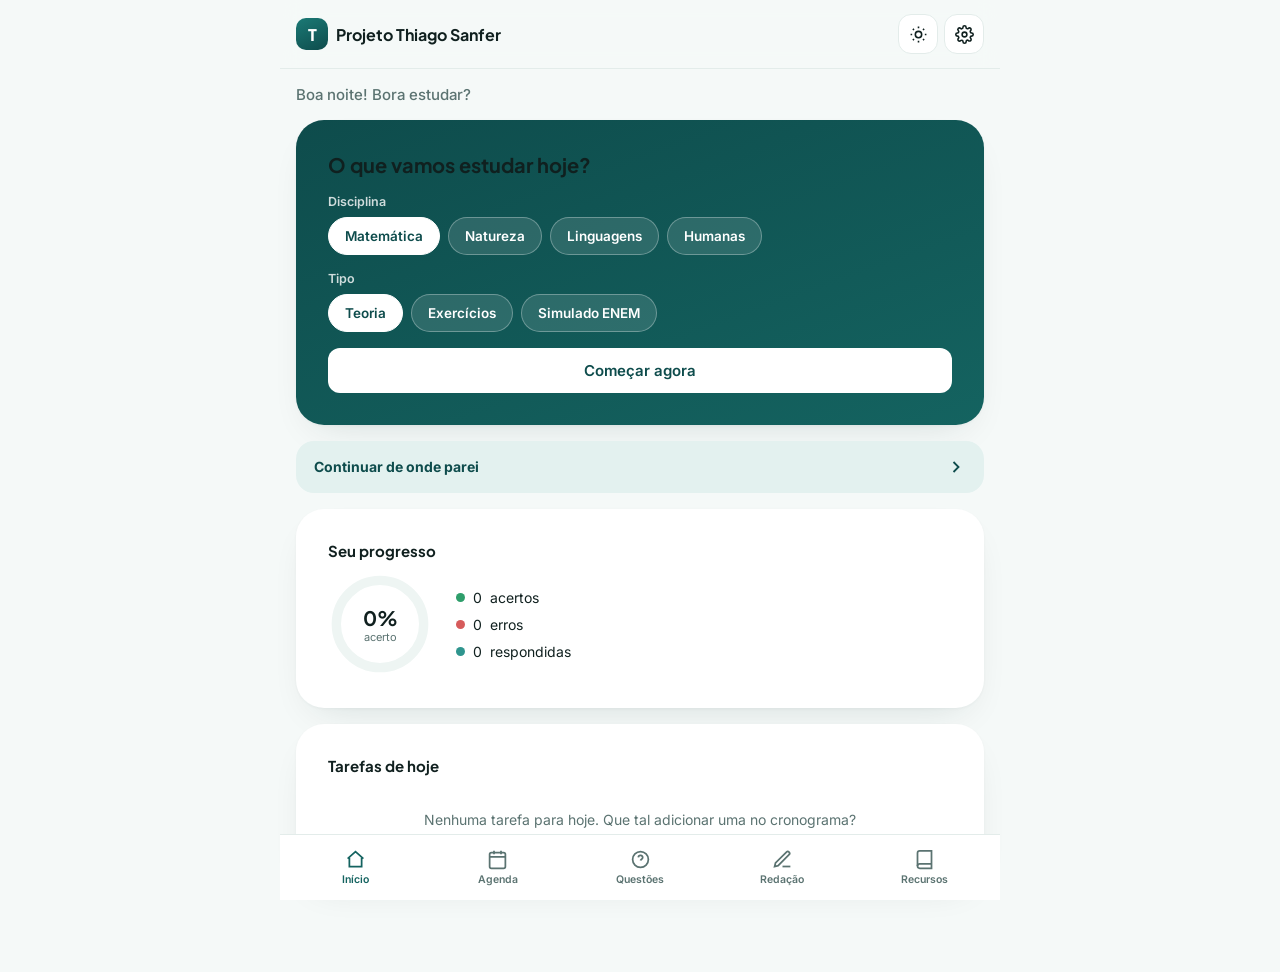
==== commit 8e4083a8: "Update project name and modify pomodoro bar section" ====
--- a/index.html
+++ b/index.html
@@ -17,7 +17,7 @@
   <header class="topbar">
     <div class="topbar-brand">
       <span class="brand-mark">T</span>
-      <span class="brand-name">Projeto Tiago Sanfer</span>
+      <span class="brand-name">Projeto Thiago Sanfer</span>
     </div>
     <div class="topbar-actions">
       <button id="themeToggle" class="icon-btn" aria-label="Alternar tema" title="Alternar tema">
@@ -30,7 +30,7 @@
     </div>
   </header>
 
-  <!-- ===== POMODORO BAR (fixa em Questões e Redação) ===== -->
+  <!-- ===== POMODORO / TIMER BAR ===== -->
   <div id="pomodoroBar" class="pomodoro-bar">
     <div class="pomodoro-bar-info">
       <svg viewBox="0 0 24 24" fill="none" stroke="currentColor" stroke-width="2"><circle cx="12" cy="12" r="9"/><path d="M12 7v5l3 2"/></svg>
@@ -54,20 +54,21 @@
         <div class="card card-hero">
           <h2 class="hero-title">O que vamos estudar hoje?</h2>
 
-          <p class="chip-group-label">Disciplina</p>
-          <div class="chip-group" id="chipsDisciplina">
-            <button class="chip active" data-value="Matemática">Matemática</button>
-            <button class="chip" data-value="Ciências da Natureza">Natureza</button>
-            <button class="chip" data-value="Linguagens">Linguagens</button>
-            <button class="chip" data-value="Ciências Humanas">Humanas</button>
+          <div id="wrapperDisciplina">
+            <p class="chip-group-label">Disciplina</p>
+            <div class="chip-group" id="chipsDisciplina">
+              <button class="chip active" data-value="Matemática">Matemática</button>
+              <button class="chip" data-value="Ciências da Natureza">Natureza</button>
+              <button class="chip" data-value="Linguagens">Linguagens</button>
+              <button class="chip" data-value="Ciências Humanas">Humanas</button>
+            </div>
           </div>
 
           <p class="chip-group-label">Tipo</p>
           <div class="chip-group" id="chipsTipo">
             <button class="chip active" data-value="teoria">Teoria</button>
             <button class="chip" data-value="exercicio">Exercícios</button>
-            <button class="chip" data-value="revisao">Revisão</button>
-            <button class="chip" data-value="simulado">Simulado</button>
+            <button class="chip" data-value="simulado">Simulado ENEM</button>
           </div>
 
           <button id="btnComecar" class="btn btn-primary btn-block">Começar agora</button>
@@ -136,7 +137,6 @@
           <h2 id="questoesTitle">Questões</h2>
           <button id="btnErrosView" class="btn btn-ghost btn-sm">Caderno de erros</button>
         </div>
-
         <div id="questaoArea"></div>
       </div>
     </section>
@@ -228,7 +228,6 @@
       <select id="blocoTipo">
         <option value="teoria">Teoria</option>
         <option value="exercicio">Exercício</option>
-        <option value="revisao">Revisão</option>
         <option value="simulado">Simulado</option>
         <option value="redacao">Redação</option>
       </select>
@@ -241,6 +240,27 @@
   </div>
 </div>
 
+<!-- ===== MODAL: ESCOLHA DO SIMULADO ===== -->
+<div id="modalSimulado" class="modal-overlay">
+  <div class="modal">
+    <div class="modal-header">
+      <h3>Configurar Simulado</h3>
+      <button class="icon-btn icon-btn-sm modal-close" data-close="modalSimulado">✕</button>
+    </div>
+    <div class="modal-body">
+      <p class="hint" style="margin-bottom: 20px;">Escolha o formato da prova para iniciar o cronômetro oficial do ENEM.</p>
+      <button class="btn btn-outline btn-block" id="btnSimuladoDia1" style="margin-bottom: 12px; display: flex; flex-direction: column; align-items: flex-start; padding: 16px;">
+        <strong style="font-size: 16px; margin-bottom: 4px;">Dia 1 (5h 30m)</strong>
+        <span style="font-size: 13px; font-weight: 400; color: var(--text-muted);">Linguagens, Humanas e Redação</span>
+      </button>
+      <button class="btn btn-outline btn-block" id="btnSimuladoDia2" style="display: flex; flex-direction: column; align-items: flex-start; padding: 16px;">
+        <strong style="font-size: 16px; margin-bottom: 4px;">Dia 2 (5h 00m)</strong>
+        <span style="font-size: 13px; font-weight: 400; color: var(--text-muted);">Matemática e Ciências da Natureza</span>
+      </button>
+    </div>
+  </div>
+</div>
+
 <!-- ===== MODAL: PROFESSOR IA ===== -->
 <div id="modalIA" class="modal-overlay">
   <div class="modal modal-wide">
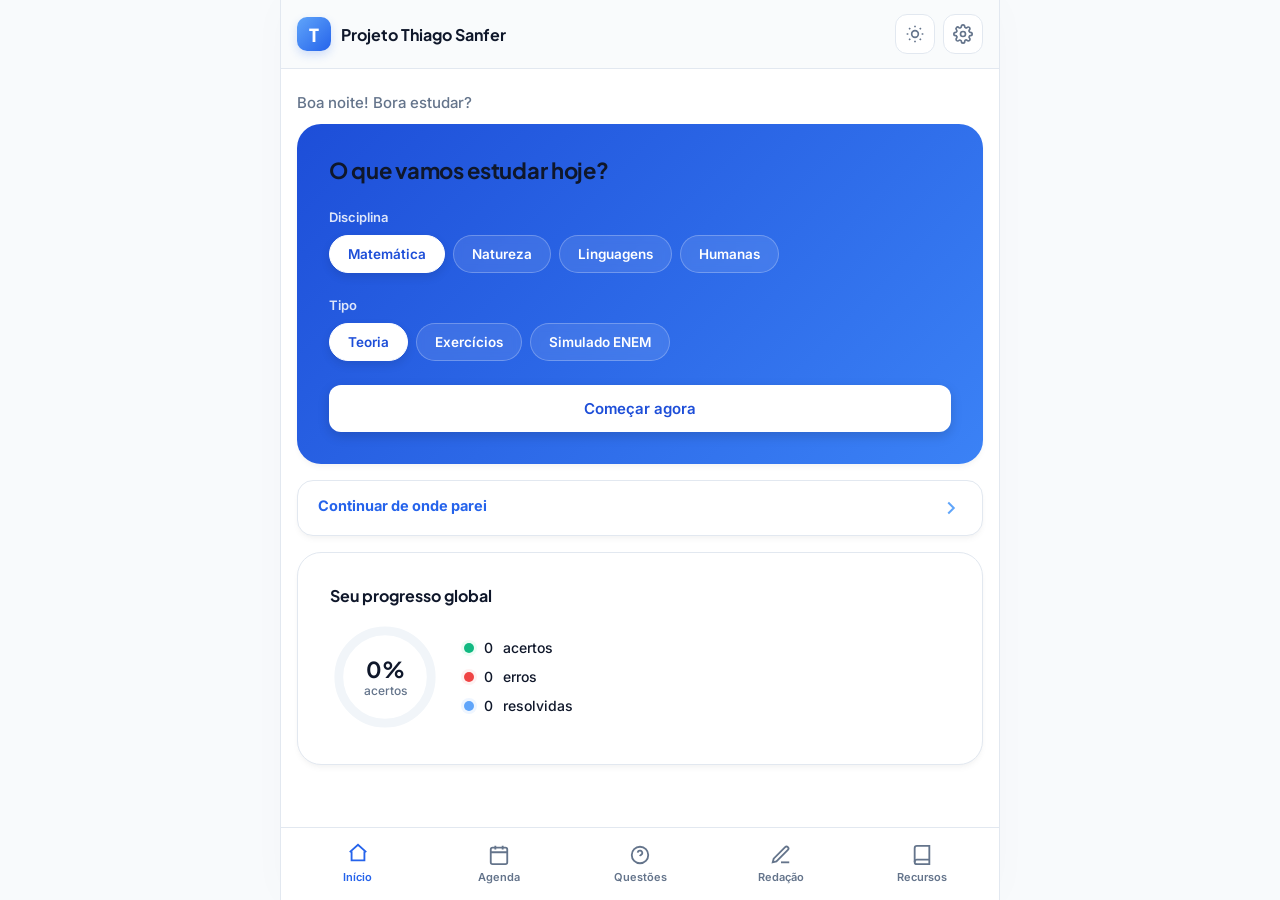
==== commit 6bd59cb1: "Add files via upload" ====
--- a/index.html
+++ b/index.html
@@ -3,7 +3,7 @@
 <head>
 <meta charset="UTF-8">
 <meta name="viewport" content="width=device-width, initial-scale=1, maximum-scale=1">
-<title>Projeto Tiago Sanfer</title>
+<title>Projeto Thiago Sanfer</title>
 <link rel="preconnect" href="https://fonts.googleapis.com">
 <link rel="preconnect" href="https://fonts.gstatic.com" crossorigin>
 <link href="https://fonts.googleapis.com/css2?family=Plus+Jakarta+Sans:wght@500;600;700;800&family=Inter:wght@400;500;600;700&display=swap" rel="stylesheet">
@@ -20,11 +20,11 @@
       <span class="brand-name">Projeto Thiago Sanfer</span>
     </div>
     <div class="topbar-actions">
-      <button id="themeToggle" class="icon-btn" aria-label="Alternar tema" title="Alternar tema">
+      <button id="themeToggle" class="icon-btn" aria-label="Alternar tema">
         <svg class="icon-sun" viewBox="0 0 24 24" fill="none" stroke="currentColor" stroke-width="2"><circle cx="12" cy="12" r="4"/><path d="M12 2v2M12 20v2M4.9 4.9l1.4 1.4M17.7 17.7l1.4 1.4M2 12h2M20 12h2M4.9 19.1l1.4-1.4M17.7 6.3l1.4-1.4"/></svg>
         <svg class="icon-moon" viewBox="0 0 24 24" fill="none" stroke="currentColor" stroke-width="2"><path d="M21 12.8A9 9 0 1111.2 3a7 7 0 009.8 9.8z"/></svg>
       </button>
-      <button id="openSettings" class="icon-btn" aria-label="Configurações" title="Configurações">
+      <button id="openSettings" class="icon-btn" aria-label="Configurações">
         <svg viewBox="0 0 24 24" fill="none" stroke="currentColor" stroke-width="2"><circle cx="12" cy="12" r="3"/><path d="M19.4 15a1.65 1.65 0 00.33 1.82l.06.06a2 2 0 11-2.83 2.83l-.06-.06a1.65 1.65 0 00-1.82-.33 1.65 1.65 0 00-1 1.51V21a2 2 0 01-4 0v-.09A1.65 1.65 0 009 19.4a1.65 1.65 0 00-1.82.33l-.06.06a2 2 0 11-2.83-2.83l.06-.06A1.65 1.65 0 004.6 15a1.65 1.65 0 00-1.51-1H3a2 2 0 010-4h.09A1.65 1.65 0 004.6 9a1.65 1.65 0 00-.33-1.82l-.06-.06a2 2 0 112.83-2.83l.06.06A1.65 1.65 0 009 4.6a1.65 1.65 0 001-1.51V3a2 2 0 014 0v.09a1.65 1.65 0 001 1.51 1.65 1.65 0 001.82-.33l.06-.06a2 2 0 112.83 2.83l-.06.06A1.65 1.65 0 0019.4 9a1.65 1.65 0 001.51 1H21a2 2 0 010 4h-.09a1.65 1.65 0 00-1.51 1z"/></svg>
       </button>
     </div>
@@ -40,20 +40,20 @@
     <div class="pomodoro-bar-actions">
       <button id="pomodoroBarStart" class="btn btn-primary btn-xs">Iniciar</button>
       <button id="pomodoroBarReset" class="btn btn-ghost btn-xs">Reiniciar</button>
+      <button id="btnFinalizarSimulado" class="btn btn-warning btn-xs" style="display:none; background:var(--color-warning); color:#fff; border:none; border-radius:8px; padding:6px 12px; font-weight:700; cursor:pointer;">Entregar Prova</button>
     </div>
   </div>
 
   <!-- ===== MAIN VIEWS ===== -->
   <main class="views">
 
-    <!-- ---------- DASHBOARD ---------- -->
+    <!-- DASHBOARD -->
     <section id="view-dashboard" class="view active">
       <div class="view-inner">
         <p class="greeting" id="greetingText">Bora estudar?</p>
 
         <div class="card card-hero">
           <h2 class="hero-title">O que vamos estudar hoje?</h2>
-
           <div id="wrapperDisciplina">
             <p class="chip-group-label">Disciplina</p>
             <div class="chip-group" id="chipsDisciplina">
@@ -63,14 +63,12 @@
               <button class="chip" data-value="Ciências Humanas">Humanas</button>
             </div>
           </div>
-
           <p class="chip-group-label">Tipo</p>
           <div class="chip-group" id="chipsTipo">
             <button class="chip active" data-value="teoria">Teoria</button>
             <button class="chip" data-value="exercicio">Exercícios</button>
             <button class="chip" data-value="simulado">Simulado ENEM</button>
           </div>
-
           <button id="btnComecar" class="btn btn-primary btn-block">Começar agora</button>
         </div>
 
@@ -83,7 +81,7 @@
         </button>
 
         <div class="card">
-          <h3 class="card-title">Seu progresso</h3>
+          <h3 class="card-title">Seu progresso global</h3>
           <div class="progress-row">
             <div class="progress-ring-wrap">
               <svg viewBox="0 0 100 100" class="progress-ring">
@@ -92,25 +90,20 @@
               </svg>
               <div class="progress-ring-label">
                 <strong id="pctAcerto">0%</strong>
-                <span>acerto</span>
+                <span>acertos</span>
               </div>
             </div>
             <div class="progress-stats">
               <div class="stat"><span class="stat-dot dot-hit"></span> <span id="statAcertos">0</span> acertos</div>
               <div class="stat"><span class="stat-dot dot-miss"></span> <span id="statErros">0</span> erros</div>
-              <div class="stat"><span class="stat-dot dot-total"></span> <span id="statTotal">0</span> respondidas</div>
+              <div class="stat"><span class="stat-dot dot-total"></span> <span id="statTotal">0</span> resolvidas</div>
             </div>
           </div>
         </div>
-
-        <div class="card">
-          <h3 class="card-title">Tarefas de hoje</h3>
-          <div id="todayTasks" class="today-list"></div>
-        </div>
-      </div>
-    </section>
-
-    <!-- ---------- CALENDÁRIO ---------- -->
+      </div>
+    </section>
+
+    <!-- CALENDÁRIO -->
     <section id="view-calendario" class="view">
       <div class="view-inner">
         <div class="view-header">
@@ -130,7 +123,7 @@
       </div>
     </section>
 
-    <!-- ---------- QUESTÕES ---------- -->
+    <!-- QUESTÕES -->
     <section id="view-questoes" class="view">
       <div class="view-inner" id="questoesInner">
         <div class="view-header">
@@ -141,7 +134,7 @@
       </div>
     </section>
 
-    <!-- ---------- REDAÇÃO ---------- -->
+    <!-- REDAÇÃO -->
     <section id="view-redacao" class="view">
       <div class="view-inner">
         <div class="view-header">
@@ -153,11 +146,11 @@
       </div>
     </section>
 
-    <!-- ---------- RECURSOS ---------- -->
+    <!-- RECURSOS -->
     <section id="view-recursos" class="view">
       <div class="view-inner">
         <h2>Guia de Estudos IA</h2>
-        <p class="section-subtitle">Os temas que mais caem no ENEM, com mini-aulas geradas pelo Professor IA.</p>
+        <p class="section-subtitle">Os temas essenciais do ENEM, com mini-aulas geradas pelo Professor IA.</p>
         <div id="recursosList"></div>
       </div>
     </section>
@@ -166,31 +159,18 @@
 
   <!-- ===== BOTTOM NAV ===== -->
   <nav class="bottom-nav">
-    <button class="nav-item active" data-view="dashboard">
-      <svg viewBox="0 0 24 24" fill="none" stroke="currentColor" stroke-width="2"><path d="M3 11l9-8 9 8"/><path d="M5 10v10h14V10"/></svg>
-      <span>Início</span>
-    </button>
-    <button class="nav-item" data-view="calendario">
-      <svg viewBox="0 0 24 24" fill="none" stroke="currentColor" stroke-width="2"><rect x="3" y="4" width="18" height="18" rx="2"/><path d="M3 9h18M8 2v4M16 2v4"/></svg>
-      <span>Agenda</span>
-    </button>
-    <button class="nav-item" data-view="questoes">
-      <svg viewBox="0 0 24 24" fill="none" stroke="currentColor" stroke-width="2"><circle cx="12" cy="12" r="9"/><path d="M9.5 9.5a2.5 2.5 0 115 .5c0 1.5-2.2 1.8-2.5 3.2M12 17h.01"/></svg>
-      <span>Questões</span>
-    </button>
-    <button class="nav-item" data-view="redacao">
-      <svg viewBox="0 0 24 24" fill="none" stroke="currentColor" stroke-width="2"><path d="M12 20h9"/><path d="M16.5 3.5a2.1 2.1 0 013 3L7 19l-4 1 1-4z"/></svg>
-      <span>Redação</span>
-    </button>
-    <button class="nav-item" data-view="recursos">
-      <svg viewBox="0 0 24 24" fill="none" stroke="currentColor" stroke-width="2"><path d="M4 19.5A2.5 2.5 0 016.5 17H20"/><path d="M6.5 2H20v20H6.5A2.5 2.5 0 014 19.5v-15A2.5 2.5 0 016.5 2z"/></svg>
-      <span>Recursos</span>
-    </button>
+    <button class="nav-item active" data-view="dashboard"><svg viewBox="0 0 24 24" fill="none" stroke="currentColor" stroke-width="2"><path d="M3 11l9-8 9 8"/><path d="M5 10v10h14V10"/></svg><span>Início</span></button>
+    <button class="nav-item" data-view="calendario"><svg viewBox="0 0 24 24" fill="none" stroke="currentColor" stroke-width="2"><rect x="3" y="4" width="18" height="18" rx="2"/><path d="M3 9h18M8 2v4M16 2v4"/></svg><span>Agenda</span></button>
+    <button class="nav-item" data-view="questoes"><svg viewBox="0 0 24 24" fill="none" stroke="currentColor" stroke-width="2"><circle cx="12" cy="12" r="9"/><path d="M9.5 9.5a2.5 2.5 0 115 .5c0 1.5-2.2 1.8-2.5 3.2M12 17h.01"/></svg><span>Questões</span></button>
+    <button class="nav-item" data-view="redacao"><svg viewBox="0 0 24 24" fill="none" stroke="currentColor" stroke-width="2"><path d="M12 20h9"/><path d="M16.5 3.5a2.1 2.1 0 013 3L7 19l-4 1 1-4z"/></svg><span>Redação</span></button>
+    <button class="nav-item" data-view="recursos"><svg viewBox="0 0 24 24" fill="none" stroke="currentColor" stroke-width="2"><path d="M4 19.5A2.5 2.5 0 016.5 17H20"/><path d="M6.5 2H20v20H6.5A2.5 2.5 0 014 19.5v-15A2.5 2.5 0 016.5 2z"/></svg><span>Recursos</span></button>
   </nav>
 
 </div>
 
-<!-- ===== MODAL: SETTINGS ===== -->
+<!-- ===== MODALS ===== -->
+
+<!-- Modal: Configurações -->
 <div id="modalSettings" class="modal-overlay">
   <div class="modal">
     <div class="modal-header">
@@ -199,8 +179,8 @@
     </div>
     <div class="modal-body">
       <label for="geminiKeyInput">Chave de API do Google Gemini</label>
-      <input type="password" id="geminiKeyInput" placeholder="Cole sua GEMINI_API_KEY">
-      <p class="hint">Sua chave fica salva apenas no seu navegador (localStorage), nunca é enviada para nenhum servidor além do Google.</p>
+      <input type="password" id="geminiKeyInput" placeholder="Sua GEMINI_API_KEY">
+      <p class="hint">Sua chave fica salva apenas no seu navegador localmente.</p>
       <a href="https://aistudio.google.com/app/apikey" target="_blank" rel="noopener" class="link-inline">Gerar chave gratuita no Google AI Studio ↗</a>
       <button id="saveGeminiKey" class="btn btn-primary btn-block">Salvar chave</button>
       <p class="save-confirm" id="keySaveConfirm" hidden>Chave salva!</p>
@@ -208,7 +188,7 @@
   </div>
 </div>
 
-<!-- ===== MODAL: ADICIONAR BLOCO ===== -->
+<!-- Modal: Adicionar Bloco -->
 <div id="modalBloco" class="modal-overlay">
   <div class="modal">
     <div class="modal-header">
@@ -216,31 +196,22 @@
       <button class="icon-btn icon-btn-sm modal-close" data-close="modalBloco">✕</button>
     </div>
     <div class="modal-body">
-      <label for="blocoDisciplina">Disciplina</label>
+      <label>Disciplina</label>
       <select id="blocoDisciplina">
-        <option>Matemática</option>
-        <option>Linguagens</option>
-        <option>Ciências Humanas</option>
-        <option>Ciências da Natureza</option>
-        <option>Redação</option>
+        <option>Matemática</option><option>Linguagens</option><option>Ciências Humanas</option><option>Ciências da Natureza</option><option>Redação</option>
       </select>
-      <label for="blocoTipo">Tipo</label>
+      <label>Tipo</label>
       <select id="blocoTipo">
-        <option value="teoria">Teoria</option>
-        <option value="exercicio">Exercício</option>
-        <option value="simulado">Simulado</option>
-        <option value="redacao">Redação</option>
+        <option value="teoria">Teoria</option><option value="exercicio">Exercício</option><option value="simulado">Simulado</option><option value="redacao">Redação</option>
       </select>
-      <label for="blocoData">Data</label>
-      <input type="date" id="blocoData">
-      <label for="blocoHora">Horário</label>
-      <input type="time" id="blocoHora" value="19:00">
-      <button id="saveBloco" class="btn btn-primary btn-block">Adicionar ao cronograma</button>
-    </div>
-  </div>
-</div>
-
-<!-- ===== MODAL: ESCOLHA DO SIMULADO ===== -->
+      <label>Data</label><input type="date" id="blocoData">
+      <label>Horário</label><input type="time" id="blocoHora" value="19:00">
+      <button id="saveBloco" class="btn btn-primary btn-block">Adicionar</button>
+    </div>
+  </div>
+</div>
+
+<!-- Modal: Escolha do Simulado -->
 <div id="modalSimulado" class="modal-overlay">
   <div class="modal">
     <div class="modal-header">
@@ -248,10 +219,10 @@
       <button class="icon-btn icon-btn-sm modal-close" data-close="modalSimulado">✕</button>
     </div>
     <div class="modal-body">
-      <p class="hint" style="margin-bottom: 20px;">Escolha o formato da prova para iniciar o cronômetro oficial do ENEM.</p>
+      <p class="hint" style="margin-bottom: 20px;">O simulado usará cálculo TRI simulado com base na coerência dos seus acertos.</p>
       <button class="btn btn-outline btn-block" id="btnSimuladoDia1" style="margin-bottom: 12px; display: flex; flex-direction: column; align-items: flex-start; padding: 16px;">
         <strong style="font-size: 16px; margin-bottom: 4px;">Dia 1 (5h 30m)</strong>
-        <span style="font-size: 13px; font-weight: 400; color: var(--text-muted);">Linguagens, Humanas e Redação</span>
+        <span style="font-size: 13px; font-weight: 400; color: var(--text-muted);">Linguagens e Humanas</span>
       </button>
       <button class="btn btn-outline btn-block" id="btnSimuladoDia2" style="display: flex; flex-direction: column; align-items: flex-start; padding: 16px;">
         <strong style="font-size: 16px; margin-bottom: 4px;">Dia 2 (5h 00m)</strong>
@@ -261,7 +232,26 @@
   </div>
 </div>
 
-<!-- ===== MODAL: PROFESSOR IA ===== -->
+<!-- Modal: Resultado Simulado (Cálculo TRI) -->
+<div id="modalResultadoSimulado" class="modal-overlay">
+  <div class="modal">
+    <div class="modal-header">
+      <h3>Resultado do Simulado</h3>
+      <button class="icon-btn icon-btn-sm modal-close" data-close="modalResultadoSimulado">✕</button>
+    </div>
+    <div class="modal-body" style="text-align: center;">
+      <p class="hint">A sua nota foi calculada usando nosso Algoritmo TRI de coerência.</p>
+      <div style="font-size: 52px; font-weight: 800; color: var(--color-primary-600); margin: 20px 0;" id="notaTRI">0</div>
+      <div style="display: flex; justify-content: space-around; margin-bottom: 24px; font-size: 15px;">
+        <div><strong style="color: var(--color-success);" id="triAcertos">0</strong> Acertos</div>
+        <div><strong style="color: var(--color-danger);" id="triErros">0</strong> Erros</div>
+      </div>
+      <button class="btn btn-primary btn-block modal-close" data-close="modalResultadoSimulado">Voltar aos Estudos</button>
+    </div>
+  </div>
+</div>
+
+<!-- Modal: Professor IA -->
 <div id="modalIA" class="modal-overlay">
   <div class="modal modal-wide">
     <div class="modal-header">
@@ -274,6 +264,8 @@
   </div>
 </div>
 
+<!-- Scripts na ordem correta -->
+<script src="data.js"></script>
 <script src="app.js"></script>
 </body>
-</html>
+</html>
--- a/styles.css
+++ b/styles.css
@@ -1,129 +1,109 @@
-/* ===== DESIGN TOKENS ===== */
+/* ===== DESIGN TOKENS (CLEAN & BLUE) ===== */
 :root {
-  --color-primary-900: #072B2A;
-  --color-primary-700: #0E4C4C;
-  --color-primary-600: #146360;
-  --color-primary-500: #1B7A76;
-  --color-primary-400: #2F958E;
-  --color-primary-200: #B9DEDA;
-  --color-primary-100: #E3F1EF;
-
-  --color-success: #2E9E6B;
-  --color-success-bg: #E4F5EC;
-  --color-danger: #D65B5B;
-  --color-danger-bg: #FBEAEA;
-  --color-warning: #E0A63D;
-
-  --bg: #F5F9F8;
-  --surface: #FFFFFF;
-  --surface-2: #EEF5F3;
-  --text: #10201F;
-  --text-muted: #5B7371;
-  --border: #E3ECEA;
-
-  --radius-lg: 28px;
-  --radius-md: 18px;
+  --color-primary-900: #1e3a8a;
+  --color-primary-700: #1d4ed8;
+  --color-primary-600: #2563eb;
+  --color-primary-500: #3b82f6;
+  --color-primary-400: #60a5fa;
+  --color-primary-200: #bfdbfe;
+  --color-primary-100: #eff6ff;
+
+  --color-success: #10b981;
+  --color-success-bg: #ecfdf5;
+  --color-danger: #ef4444;
+  --color-danger-bg: #fef2f2;
+  --color-warning: #f59e0b;
+
+  --bg: #f8fafc;
+  --surface: #ffffff;
+  --surface-2: #f1f5f9;
+  --text: #0f172a;
+  --text-muted: #64748b;
+  --border: #e2e8f0;
+
+  --radius-lg: 24px;
+  --radius-md: 16px;
   --radius-sm: 12px;
 
-  --space-1: 4px;
-  --space-2: 8px;
-  --space-3: 12px;
-  --space-4: 16px;
-  --space-5: 24px;
-  --space-6: 32px;
+  --space-1: 4px; --space-2: 8px; --space-3: 12px;
+  --space-4: 16px; --space-5: 24px; --space-6: 32px;
 
   --font-head: 'Plus Jakarta Sans', system-ui, sans-serif;
   --font-body: 'Inter', system-ui, sans-serif;
 
-  --shadow-card: 0 1px 3px rgba(7, 43, 42, 0.04), 0 16px 40px -20px rgba(7, 43, 42, 0.16);
-  --shadow-modal: 0 24px 70px -16px rgba(7, 43, 42, 0.38);
-  --shadow-fab: 0 10px 26px -8px rgba(14, 76, 76, 0.45);
+  --shadow-card: 0 4px 6px -1px rgba(0, 0, 0, 0.04), 0 2px 4px -1px rgba(0, 0, 0, 0.02);
+  --shadow-modal: 0 20px 25px -5px rgba(0, 0, 0, 0.08), 0 10px 10px -5px rgba(0, 0, 0, 0.04);
+  --shadow-fab: 0 10px 20px -5px rgba(37, 99, 235, 0.35);
 
   color-scheme: light;
 }
 
 html[data-theme="dark"] {
-  --bg: #081B1A;
-  --surface: #0F2624;
-  --surface-2: #133330;
-  --text: #EAF4F2;
-  --text-muted: #8FADAA;
-  --border: #1B3D3A;
-  --color-primary-100: #123634;
-  --color-success-bg: #123D2B;
-  --color-danger-bg: #3D1D1D;
-  --shadow-card: 0 1px 3px rgba(0,0,0,0.25), 0 16px 40px -20px rgba(0,0,0,0.55);
+  --bg: #0f172a;
+  --surface: #1e293b;
+  --surface-2: #334155;
+  --text: #f8fafc;
+  --text-muted: #94a3b8;
+  --border: #334155;
+  --color-primary-100: #172554;
+  --color-primary-700: #3b82f6;
+  --color-success-bg: #064e3b;
+  --color-danger-bg: #450a0a;
+  --shadow-card: 0 10px 15px -3px rgba(0,0,0,0.2);
   color-scheme: dark;
 }
 
 * { box-sizing: border-box; }
 html, body { margin: 0; padding: 0; }
 body {
-  background: var(--bg);
-  color: var(--text);
+  background: var(--bg); color: var(--text);
   font-family: var(--font-body);
   -webkit-tap-highlight-color: transparent;
-  transition: background 0.25s ease, color 0.25s ease;
+  transition: background 0.3s ease, color 0.3s ease;
 }
 h1, h2, h3 { font-family: var(--font-head); margin: 0; color: var(--text); }
 p { margin: 0; }
 button, input, select { font-family: var(--font-body); }
 select, input[type="date"], input[type="time"], input[type="password"] {
-  width: 100%;
-  padding: 12px 14px;
-  border-radius: var(--radius-sm);
-  border: 1px solid var(--border);
-  background: var(--surface);
-  color: var(--text);
-  font-size: 15px;
+  width: 100%; padding: 12px 14px;
+  border-radius: var(--radius-sm); border: 1px solid var(--border);
+  background: var(--surface); color: var(--text); font-size: 15px;
   margin-bottom: var(--space-4);
-}
-select:focus, input:focus { outline: 2px solid var(--color-primary-400); outline-offset: 1px; }
-a { color: var(--color-primary-500); }
+  transition: border-color 0.2s ease, box-shadow 0.2s ease;
+}
+select:focus, input:focus { outline: none; border-color: var(--color-primary-400); box-shadow: 0 0 0 3px var(--color-primary-100); }
+a { color: var(--color-primary-600); font-weight: 500; text-decoration: none; }
+a:hover { text-decoration: underline; }
 
 /* ===== LAYOUT ===== */
-#app {
-  max-width: 560px;
-  margin: 0 auto;
-  min-height: 100vh;
-  padding-bottom: 88px;
-  position: relative;
-}
+#app { max-width: 560px; margin: 0 auto; min-height: 100vh; padding-bottom: 88px; position: relative; }
 
 .topbar {
-  position: sticky;
-  top: 0;
-  z-index: 21;
-  display: flex;
-  justify-content: space-between;
-  align-items: center;
+  position: sticky; top: 0; z-index: 21;
+  display: flex; justify-content: space-between; align-items: center;
   padding: 14px var(--space-4);
-  background: color-mix(in srgb, var(--bg) 85%, transparent);
-  backdrop-filter: blur(10px);
+  background: color-mix(in srgb, var(--bg) 80%, transparent);
+  backdrop-filter: blur(12px); -webkit-backdrop-filter: blur(12px);
   border-bottom: 1px solid var(--border);
 }
-.topbar-brand { display: flex; align-items: center; gap: 8px; min-width: 0; }
+.topbar-brand { display: flex; align-items: center; gap: 10px; min-width: 0; }
 .brand-mark {
-  width: 32px; height: 32px; flex-shrink: 0;
-  border-radius: 10px;
-  background: linear-gradient(155deg, var(--color-primary-500), var(--color-primary-700));
-  color: #fff;
-  display: flex; align-items: center; justify-content: center;
-  font-family: var(--font-head); font-weight: 800; font-size: 16px;
+  width: 34px; height: 34px; flex-shrink: 0; border-radius: 10px;
+  background: linear-gradient(135deg, var(--color-primary-400), var(--color-primary-600));
+  color: #fff; display: flex; align-items: center; justify-content: center;
+  font-family: var(--font-head); font-weight: 800; font-size: 18px;
+  box-shadow: 0 4px 10px rgba(37,99,235,0.2);
 }
 .brand-name { font-family: var(--font-head); font-weight: 700; font-size: 16px; white-space: nowrap; overflow: hidden; text-overflow: ellipsis; }
-.topbar-actions { display: flex; gap: 6px; flex-shrink: 0; }
+.topbar-actions { display: flex; gap: 8px; flex-shrink: 0; }
 
 .icon-btn {
-  width: 40px; height: 40px;
-  border-radius: 13px;
-  border: 1px solid var(--border);
-  background: var(--surface);
-  color: var(--text);
-  display: flex; align-items: center; justify-content: center;
-  cursor: pointer;
-}
-.icon-btn svg { width: 19px; height: 19px; }
+  width: 40px; height: 40px; border-radius: 12px; border: 1px solid var(--border);
+  background: var(--surface); color: var(--text-muted);
+  display: flex; align-items: center; justify-content: center; cursor: pointer; transition: all 0.2s ease;
+}
+.icon-btn:hover { color: var(--color-primary-600); border-color: var(--color-primary-200); background: var(--color-primary-100); }
+.icon-btn svg { width: 20px; height: 20px; }
 .icon-btn-sm { width: 32px; height: 32px; }
 .icon-btn-sm svg { width: 16px; height: 16px; }
 .icon-sun, .icon-moon { display: none; }
@@ -132,289 +112,218 @@
 
 /* ===== POMODORO BAR ===== */
 .pomodoro-bar {
-  position: sticky;
-  top: 65px;
-  z-index: 19;
-  display: none;
-  align-items: center;
-  justify-content: space-between;
-  gap: 10px;
-  margin: 0 var(--space-4);
-  padding: 10px 16px;
-  border-radius: var(--radius-sm);
+  position: sticky; top: 70px; z-index: 19; display: none;
+  align-items: center; justify-content: space-between; gap: 10px;
+  margin: 0 var(--space-4); padding: 12px 18px;
+  border-radius: var(--radius-md);
   background: linear-gradient(135deg, var(--color-primary-600), var(--color-primary-700));
-  color: #fff;
-  box-shadow: var(--shadow-fab);
+  color: #fff; box-shadow: var(--shadow-fab);
 }
 .pomodoro-bar.visible { display: flex; }
-.pomodoro-bar-info { display: flex; align-items: center; gap: 8px; font-size: 13.5px; font-weight: 600; }
-.pomodoro-bar-info svg { width: 17px; height: 17px; opacity: 0.85; }
-.pomodoro-bar-info strong { font-family: var(--font-head); font-size: 15px; letter-spacing: 0.3px; }
-.pomodoro-bar-actions { display: flex; gap: 6px; }
+.pomodoro-bar-info { display: flex; align-items: center; gap: 10px; font-size: 14px; font-weight: 600; }
+.pomodoro-bar-info svg { width: 18px; height: 18px; opacity: 0.9; }
+.pomodoro-bar-info strong { font-family: var(--font-head); font-size: 16px; letter-spacing: 0.5px; }
+.pomodoro-bar-actions { display: flex; gap: 8px; }
 
 /* ===== VIEWS ===== */
 .views { padding: 0 var(--space-4); }
 .view { display: none; }
-.view.active { display: block; animation: fadeIn 0.28s ease; }
-@keyframes fadeIn { from { opacity: 0; transform: translateY(6px); } to { opacity: 1; transform: translateY(0); } }
-.view-inner { padding-top: var(--space-4); display: flex; flex-direction: column; gap: var(--space-4); }
+.view.active { display: block; animation: fadeIn 0.3s cubic-bezier(0.16, 1, 0.3, 1); }
+@keyframes fadeIn { from { opacity: 0; transform: translateY(8px); } to { opacity: 1; transform: translateY(0); } }
+.view-inner { padding-top: var(--space-5); display: flex; flex-direction: column; gap: var(--space-4); }
 .view-header { display: flex; justify-content: space-between; align-items: center; gap: 10px; }
-.view-header h2 { font-size: 21px; }
-.section-subtitle { font-size: 13.5px; color: var(--text-muted); margin-top: -8px; }
-
-.greeting { font-size: 15px; color: var(--text-muted); font-weight: 500; }
+.view-header h2 { font-size: 22px; letter-spacing: -0.3px; }
+.section-subtitle { font-size: 14px; color: var(--text-muted); margin-top: -8px; line-height: 1.5; }
+.greeting { font-size: 15px; color: var(--text-muted); font-weight: 500; margin-bottom: -4px; }
 
 /* ===== CARD ===== */
-.card {
-  background: var(--surface);
-  border-radius: var(--radius-lg);
-  padding: var(--space-6);
-  box-shadow: var(--shadow-card);
-}
-.card-title { font-size: 15px; margin-bottom: var(--space-3); }
-
-.card-hero { background: linear-gradient(160deg, var(--color-primary-700), var(--color-primary-600)); color: #fff; }
-.hero-title { font-size: 20px; margin-bottom: var(--space-4); line-height: 1.3; }
+.card { background: var(--surface); border-radius: var(--radius-lg); padding: var(--space-6); box-shadow: var(--shadow-card); border: 1px solid var(--border); }
+.card-title { font-size: 16px; margin-bottom: var(--space-4); font-weight: 700; color: var(--text); }
+.card-hero { background: linear-gradient(135deg, var(--color-primary-700), var(--color-primary-500)); color: #fff; border: none; }
+.hero-title { font-size: 22px; margin-bottom: var(--space-5); line-height: 1.3; letter-spacing: -0.3px; }
 
 /* ===== CHIPS ===== */
-.chip-group-label { color: rgba(255,255,255,0.8); font-size: 12.5px; font-weight: 600; margin-bottom: 8px; }
-.chip-group { display: flex; flex-wrap: wrap; gap: 8px; margin-bottom: var(--space-4); }
-.chip {
-  padding: 10px 16px;
-  border-radius: 999px;
-  border: 1px solid rgba(255,255,255,0.3);
-  background: rgba(255,255,255,0.12);
-  color: #fff;
-  font-size: 13.5px;
-  font-weight: 600;
-  cursor: pointer;
-  transition: background 0.15s ease, color 0.15s ease, transform 0.1s ease;
-}
-.chip:active { transform: scale(0.96); }
-.chip.active { background: #fff; color: var(--color-primary-700); border-color: #fff; }
+.chip-group-label { color: rgba(255,255,255,0.85); font-size: 13px; font-weight: 600; margin-bottom: 10px; }
+.chip-group { display: flex; flex-wrap: wrap; gap: 8px; margin-bottom: var(--space-5); }
+.chip { padding: 10px 18px; border-radius: 999px; border: 1px solid rgba(255,255,255,0.25); background: rgba(255,255,255,0.1); color: #fff; font-size: 13.5px; font-weight: 600; cursor: pointer; backdrop-filter: blur(4px); transition: all 0.2s ease; }
+.chip:active { transform: scale(0.95); }
+.chip:hover:not(.active) { background: rgba(255,255,255,0.2); }
+.chip.active { background: #fff; color: var(--color-primary-700); border-color: #fff; box-shadow: 0 4px 10px rgba(0,0,0,0.1); }
+#wrapperDisciplina { transition: opacity 0.3s ease, transform 0.3s ease; }
+#wrapperDisciplina.disabled { opacity: 0.3; pointer-events: none; transform: scale(0.98); filter: grayscale(100%); }
 
 /* ===== BUTTONS ===== */
-.btn {
-  border: none;
-  border-radius: var(--radius-sm);
-  padding: 13px 18px;
-  font-weight: 600;
-  font-size: 15px;
-  cursor: pointer;
-  display: inline-flex; align-items: center; justify-content: center; gap: 6px;
-  transition: transform 0.12s ease, opacity 0.12s ease;
-}
+.btn { border: none; border-radius: var(--radius-sm); padding: 14px 20px; font-weight: 600; font-size: 15px; cursor: pointer; display: inline-flex; align-items: center; justify-content: center; gap: 8px; transition: all 0.2s ease; }
 .btn:active { transform: scale(0.97); }
 .btn-block { width: 100%; }
-.btn-primary { background: #fff; color: var(--color-primary-700); }
-.card:not(.card-hero) .btn-primary, .modal .btn-primary, .view-header .btn-primary, .pomodoro-bar .btn-primary { background: var(--color-primary-600); color: #fff; }
-.btn-sm { padding: 8px 14px; font-size: 13.5px; border-radius: var(--radius-sm); }
-.btn-xs { padding: 6px 12px; font-size: 12px; border-radius: 10px; }
+.btn-primary { background: var(--color-primary-600); color: #fff; box-shadow: 0 2px 8px rgba(37,99,235,0.25); }
+.btn-primary:hover { background: var(--color-primary-700); }
+.card-hero .btn-primary { background: #fff; color: var(--color-primary-700); box-shadow: 0 4px 12px rgba(0,0,0,0.15); }
+.btn-sm { padding: 10px 16px; font-size: 13.5px; border-radius: var(--radius-sm); }
+.btn-xs { padding: 6px 12px; font-size: 12px; border-radius: 8px; font-weight: 700; }
 .btn-ghost { background: var(--surface-2); color: var(--text); }
-.pomodoro-bar .btn-ghost { background: rgba(255,255,255,0.16); color: #fff; }
+.btn-ghost:hover { background: var(--border); }
+.pomodoro-bar .btn-ghost { background: rgba(255,255,255,0.2); color: #fff; }
 .btn-outline { background: transparent; border: 1.5px solid var(--border); color: var(--text); }
-.btn:disabled { opacity: 0.5; cursor: default; }
+.btn-outline:hover { border-color: var(--color-primary-400); color: var(--color-primary-600); background: var(--color-primary-100); }
+.btn:disabled { opacity: 0.5; cursor: default; pointer-events: none; }
 
 /* ===== CONTINUE STRIP ===== */
-.continue-strip {
-  width: 100%;
-  display: flex; align-items: center; justify-content: space-between;
-  background: var(--color-primary-100);
-  border: none;
-  border-radius: var(--radius-md);
-  padding: 16px 18px;
-  cursor: pointer;
-  color: var(--color-primary-700);
-}
-.continue-info { display: flex; flex-direction: column; align-items: flex-start; gap: 2px; }
-.continue-label { font-weight: 700; font-size: 14px; }
-.continue-detail { font-size: 12.5px; color: var(--text-muted); }
-.continue-strip svg { width: 20px; height: 20px; }
+.continue-strip { width: 100%; display: flex; align-items: center; justify-content: space-between; background: var(--surface); border: 1px solid var(--border); border-radius: var(--radius-md); padding: 16px 20px; cursor: pointer; color: var(--text); box-shadow: var(--shadow-card); transition: all 0.2s ease; }
+.continue-strip:hover { border-color: var(--color-primary-300); box-shadow: 0 4px 12px rgba(37,99,235,0.1); transform: translateY(-1px); }
+.continue-info { display: flex; flex-direction: column; align-items: flex-start; gap: 4px; }
+.continue-label { font-weight: 700; font-size: 14.5px; color: var(--color-primary-600); }
+.continue-detail { font-size: 13px; color: var(--text-muted); }
+.continue-strip svg { width: 22px; height: 22px; color: var(--color-primary-400); }
 
 /* ===== PROGRESS RING ===== */
 .progress-row { display: flex; align-items: center; gap: var(--space-5); }
-.progress-ring-wrap { position: relative; width: 104px; height: 104px; flex-shrink: 0; }
+.progress-ring-wrap { position: relative; width: 110px; height: 110px; flex-shrink: 0; }
 .progress-ring { width: 100%; height: 100%; transform: rotate(-90deg); }
-.ring-bg { fill: none; stroke: var(--surface-2); stroke-width: 9; }
-.ring-fg { fill: none; stroke: var(--color-primary-500); stroke-width: 9; stroke-linecap: round; stroke-dasharray: 264; stroke-dashoffset: 264; transition: stroke-dashoffset 0.6s ease; }
+.ring-bg { fill: none; stroke: var(--surface-2); stroke-width: 8; }
+.ring-fg { fill: none; stroke: var(--color-primary-500); stroke-width: 8; stroke-linecap: round; stroke-dasharray: 264; stroke-dashoffset: 264; transition: stroke-dashoffset 0.8s cubic-bezier(0.16, 1, 0.3, 1); }
 .progress-ring-label { position: absolute; inset: 0; display: flex; flex-direction: column; align-items: center; justify-content: center; }
-.progress-ring-label strong { font-size: 20px; font-family: var(--font-head); }
-.progress-ring-label span { font-size: 11px; color: var(--text-muted); }
-.progress-stats { display: flex; flex-direction: column; gap: 10px; }
-.stat { font-size: 14px; display: flex; align-items: center; gap: 8px; }
-.stat-dot { width: 9px; height: 9px; border-radius: 50%; }
-.dot-hit { background: var(--color-success); }
-.dot-miss { background: var(--color-danger); }
-.dot-total { background: var(--color-primary-400); }
+.progress-ring-label strong { font-size: 22px; font-family: var(--font-head); letter-spacing: -0.5px; }
+.progress-ring-label span { font-size: 12px; color: var(--text-muted); font-weight: 500; }
+.progress-stats { display: flex; flex-direction: column; gap: 12px; }
+.stat { font-size: 14px; display: flex; align-items: center; gap: 10px; font-weight: 500; }
+.stat-dot { width: 10px; height: 10px; border-radius: 50%; }
+.dot-hit { background: var(--color-success); box-shadow: 0 0 0 3px var(--color-success-bg); }
+.dot-miss { background: var(--color-danger); box-shadow: 0 0 0 3px var(--color-danger-bg); }
+.dot-total { background: var(--color-primary-400); box-shadow: 0 0 0 3px var(--color-primary-100); }
 
 /* ===== TASK LIST ===== */
-.today-list { display: flex; flex-direction: column; gap: 10px; }
-.task-item {
-  display: flex; align-items: center; gap: 12px;
-  padding: 14px 16px;
-  border-radius: var(--radius-sm);
-  background: var(--surface-2);
-}
-.task-item.done { opacity: 0.55; }
-.task-item.done .task-title { text-decoration: line-through; }
-.task-check {
-  width: 24px; height: 24px; border-radius: 50%;
-  border: 2px solid var(--color-primary-400);
-  display: flex; align-items: center; justify-content: center;
-  flex-shrink: 0; cursor: pointer; background: transparent;
-}
-.task-item.done .task-check { background: var(--color-primary-500); border-color: var(--color-primary-500); }
-.task-check svg { width: 13px; height: 13px; color: #fff; opacity: 0; }
+.today-list { display: flex; flex-direction: column; gap: 12px; }
+.task-item { display: flex; align-items: center; gap: 14px; padding: 16px; border-radius: var(--radius-sm); background: var(--surface-2); border: 1px solid transparent; transition: all 0.2s ease; }
+.task-item:hover { border-color: var(--border); background: var(--surface); box-shadow: 0 2px 6px rgba(0,0,0,0.02); }
+.task-item.done { opacity: 0.6; background: transparent; border-color: var(--border); }
+.task-item.done .task-title { text-decoration: line-through; color: var(--text-muted); }
+.task-check { width: 26px; height: 26px; border-radius: 50%; border: 2px solid var(--border); display: flex; align-items: center; justify-content: center; flex-shrink: 0; cursor: pointer; background: var(--surface); transition: all 0.2s ease; }
+.task-item:not(.done) .task-check:hover { border-color: var(--color-primary-400); }
+.task-item.done .task-check { background: var(--color-success); border-color: var(--color-success); }
+.task-check svg { width: 14px; height: 14px; color: #fff; opacity: 0; transition: opacity 0.2s; }
 .task-item.done .task-check svg { opacity: 1; }
 .task-body { flex: 1; min-width: 0; }
-.task-title { font-weight: 600; font-size: 14.5px; }
-.task-meta { font-size: 12.5px; color: var(--text-muted); }
-.task-tag { font-size: 11px; padding: 3px 8px; border-radius: 20px; background: var(--color-primary-100); color: var(--color-primary-700); font-weight: 600; white-space: nowrap; }
-.empty-state { text-align: center; padding: var(--space-5) 0; color: var(--text-muted); font-size: 14px; }
+.task-title { font-weight: 600; font-size: 15px; margin-bottom: 2px; }
+.task-meta { font-size: 13px; color: var(--text-muted); }
+.task-tag { font-size: 11px; padding: 4px 10px; border-radius: 20px; background: var(--color-primary-100); color: var(--color-primary-700); font-weight: 700; white-space: nowrap; }
+.empty-state { text-align: center; padding: var(--space-6) 0; color: var(--text-muted); font-size: 14.5px; }
 
 /* ===== CALENDÁRIO ===== */
 .week-nav { display: flex; align-items: center; justify-content: space-between; }
-.week-label { font-weight: 600; font-size: 14.5px; }
-.week-days { display: grid; grid-template-columns: repeat(7, 1fr); gap: 6px; }
-.day-pill {
-  border: 1px solid var(--border);
-  background: var(--surface);
-  border-radius: var(--radius-sm);
-  padding: 10px 2px;
-  text-align: center;
-  cursor: pointer;
-  display: flex; flex-direction: column; gap: 4px;
-}
-.day-pill .dow { font-size: 10.5px; color: var(--text-muted); text-transform: uppercase; }
-.day-pill .dom { font-size: 15px; font-weight: 700; }
-.day-pill .dot-count { font-size: 9px; color: var(--color-primary-500); height: 10px; }
-.day-pill.selected { background: var(--color-primary-600); border-color: var(--color-primary-600); }
+.week-label { font-weight: 700; font-size: 16px; }
+.week-days { display: grid; grid-template-columns: repeat(7, 1fr); gap: 8px; }
+.day-pill { border: 1px solid var(--border); background: var(--surface); border-radius: var(--radius-sm); padding: 12px 2px; text-align: center; cursor: pointer; display: flex; flex-direction: column; gap: 4px; transition: all 0.2s ease; }
+.day-pill:hover:not(.selected) { border-color: var(--color-primary-300); background: var(--color-primary-100); }
+.day-pill .dow { font-size: 11px; color: var(--text-muted); text-transform: uppercase; font-weight: 600; }
+.day-pill .dom { font-size: 16px; font-weight: 700; }
+.day-pill .dot-count { font-size: 10px; color: var(--color-primary-500); height: 12px; }
+.day-pill.selected { background: var(--color-primary-600); border-color: var(--color-primary-600); box-shadow: 0 4px 10px rgba(37,99,235,0.2); }
 .day-pill.selected .dow, .day-pill.selected .dom { color: #fff; }
 .day-pill.selected .dot-count { color: var(--color-primary-200); }
 
 /* ===== QUESTÕES ===== */
-.question-card { background: var(--surface); border-radius: var(--radius-lg); padding: var(--space-6); box-shadow: var(--shadow-card); }
-.q-meta { display: flex; justify-content: space-between; align-items: center; margin-bottom: var(--space-3); }
-.q-source { font-size: 12px; color: var(--text-muted); font-weight: 600; }
-.q-enunciado { font-size: 15.5px; line-height: 1.6; margin-bottom: var(--space-4); }
-.q-image { width: 100%; border-radius: var(--radius-sm); margin-bottom: var(--space-4); }
-.q-alt {
-  display: flex; gap: 12px; align-items: flex-start;
-  padding: 14px 16px;
-  border-radius: var(--radius-sm);
-  border: 1.5px solid var(--border);
-  margin-bottom: 10px;
-  cursor: pointer;
-  font-size: 14.5px;
-  line-height: 1.45;
-}
-.q-alt-letter { width: 24px; height: 24px; border-radius: 50%; background: var(--surface-2); display: flex; align-items: center; justify-content: center; font-weight: 700; font-size: 12.5px; flex-shrink: 0; }
+.q-meta { display: flex; justify-content: space-between; align-items: center; margin-bottom: var(--space-4); }
+.q-source { font-size: 12.5px; color: var(--text-muted); font-weight: 600; background: var(--surface-2); padding: 4px 10px; border-radius: 6px; }
+.q-enunciado { font-size: 16px; line-height: 1.7; margin-bottom: var(--space-5); color: var(--text); }
+.q-enunciado strong { color: var(--text); font-weight: 700; }
+.q-image-inline { max-width: 100%; border-radius: var(--radius-sm); margin: 20px auto; display: block; border: 1px solid var(--border); }
+.q-alt { display: flex; gap: 14px; align-items: flex-start; padding: 16px 18px; border-radius: var(--radius-sm); border: 1.5px solid var(--border); background: var(--surface); margin-bottom: 12px; cursor: pointer; font-size: 15px; line-height: 1.5; transition: all 0.2s ease; }
+.q-alt:hover { border-color: var(--color-primary-300); background: var(--color-primary-100); }
+.q-alt-letter { width: 28px; height: 28px; border-radius: 50%; background: var(--surface-2); color: var(--text-muted); display: flex; align-items: center; justify-content: center; font-weight: 700; font-size: 13px; flex-shrink: 0; transition: all 0.2s ease; }
+.q-alt:hover .q-alt-letter { background: #fff; color: var(--color-primary-700); }
 .q-alt.correct { border-color: var(--color-success); background: var(--color-success-bg); }
 .q-alt.correct .q-alt-letter { background: var(--color-success); color: #fff; }
 .q-alt.wrong { border-color: var(--color-danger); background: var(--color-danger-bg); }
 .q-alt.wrong .q-alt-letter { background: var(--color-danger); color: #fff; }
-.q-actions { display: flex; gap: 10px; margin-top: var(--space-4); }
+.q-actions { display: flex; gap: 12px; margin-top: var(--space-5); }
 .q-actions .btn { flex: 1; }
-.q-feedback { display: flex; align-items: center; gap: 8px; font-weight: 700; font-size: 14.5px; margin-top: var(--space-3); }
+.q-feedback { display: flex; align-items: center; gap: 8px; font-weight: 700; font-size: 15px; margin-top: var(--space-4); }
 .q-feedback.hit { color: var(--color-success); }
 .q-feedback.miss { color: var(--color-danger); }
-.filter-note { display: flex; align-items: center; gap: 8px; font-size: 12.5px; color: var(--color-primary-600); font-weight: 600; background: var(--color-primary-100); padding: 8px 14px; border-radius: 999px; width: fit-content; }
-.error-list-item { padding: 14px 16px; border-radius: var(--radius-sm); background: var(--surface-2); margin-bottom: 10px; cursor: pointer; }
-.error-list-item .q-source { display: block; margin-bottom: 4px; }
+.filter-badge { display: inline-flex; align-items: center; gap: 10px; background: var(--color-primary-100); color: var(--color-primary-700); padding: 10px 18px; border-radius: 999px; font-size: 14px; font-weight: 600; margin-bottom: var(--space-4); }
+.filter-badge button { background: rgba(37,99,235,0.1); border: none; color: inherit; width: 22px; height: 22px; border-radius: 50%; font-size: 12px; font-weight: 700; cursor: pointer; display: flex; align-items: center; justify-content: center; transition: background 0.2s; }
+.filter-badge button:hover { background: rgba(37,99,235,0.2); }
+.error-list-item { padding: 16px; border-radius: var(--radius-sm); background: var(--surface-2); margin-bottom: 12px; cursor: pointer; border: 1px solid transparent; transition: all 0.2s; }
+.error-list-item:hover { border-color: var(--border); background: var(--surface); }
+.error-list-item .q-source { display: inline-block; margin-bottom: 8px; font-weight: 700; color: var(--color-primary-600);}
 
 /* ===== REDAÇÃO ===== */
-.tabs { display: flex; gap: 8px; overflow-x: auto; padding-bottom: 2px; }
-.tab-btn { flex-shrink: 0; padding: 9px 16px; border-radius: 20px; border: 1px solid var(--border); background: var(--surface); color: var(--text-muted); font-weight: 600; font-size: 13px; cursor: pointer; }
+.tabs { display: flex; gap: 8px; overflow-x: auto; padding-bottom: 4px; scrollbar-width: none; }
+.tabs::-webkit-scrollbar { display: none; }
+.tab-btn { flex-shrink: 0; padding: 10px 18px; border-radius: 999px; border: 1px solid var(--border); background: var(--surface); color: var(--text-muted); font-weight: 600; font-size: 13.5px; cursor: pointer; transition: all 0.2s; }
+.tab-btn:hover { border-color: var(--color-primary-300); color: var(--color-primary-600); }
 .tab-btn.active { background: var(--color-primary-600); color: #fff; border-color: var(--color-primary-600); }
-.essay-year { font-size: 12.5px; color: var(--color-primary-500); font-weight: 700; margin-bottom: 4px; }
-.essay-title { font-size: 17px; margin-bottom: var(--space-3); line-height: 1.35; }
-.essay-instructions { font-size: 13.5px; color: var(--text-muted); background: var(--surface-2); padding: 14px 16px; border-radius: var(--radius-sm); margin-bottom: var(--space-4); line-height: 1.5; }
-.motiv-tabs { display: flex; gap: 6px; margin-bottom: var(--space-3); }
-.motiv-btn { flex: 1; padding: 8px; border-radius: var(--radius-sm); border: 1px solid var(--border); background: var(--surface); font-size: 13px; font-weight: 600; cursor: pointer; }
+.essay-year { display: inline-block; font-size: 13px; color: var(--color-primary-600); font-weight: 700; margin-bottom: 8px; background: var(--color-primary-100); padding: 4px 10px; border-radius: 6px; }
+.essay-title { font-size: 18px; margin-bottom: var(--space-4); line-height: 1.4; letter-spacing: -0.2px; }
+.essay-instructions { font-size: 14px; color: var(--text-muted); background: var(--surface-2); padding: 16px; border-radius: var(--radius-sm); margin-bottom: var(--space-5); line-height: 1.6; border-left: 3px solid var(--border); }
+.motiv-tabs { display: flex; gap: 8px; margin-bottom: var(--space-4); }
+.motiv-btn { flex: 1; padding: 10px; border-radius: var(--radius-sm); border: 1px solid var(--border); background: var(--surface); font-size: 13.5px; font-weight: 600; cursor: pointer; transition: all 0.2s; color: var(--text-muted); }
+.motiv-btn:hover { border-color: var(--color-primary-300); }
 .motiv-btn.active { background: var(--color-primary-100); border-color: var(--color-primary-400); color: var(--color-primary-700); }
-.motiv-text { font-size: 14.5px; line-height: 1.7; max-width: 70ch; }
+.motiv-text { font-size: 15px; line-height: 1.8; max-width: 75ch; color: var(--text); }
 
 /* ===== RECURSOS (ACCORDION) ===== */
-.subject-card { background: var(--surface); border-radius: var(--radius-lg); box-shadow: var(--shadow-card); margin-bottom: var(--space-4); overflow: hidden; }
-.subject-header { display: flex; align-items: center; justify-content: space-between; padding: var(--space-5) var(--space-6); cursor: pointer; }
-.subject-header-left { display: flex; align-items: center; gap: 12px; }
-.subject-icon { width: 40px; height: 40px; border-radius: 13px; background: var(--color-primary-100); color: var(--color-primary-600); display: flex; align-items: center; justify-content: center; flex-shrink: 0; }
-.subject-icon svg { width: 20px; height: 20px; }
-.subject-name { font-size: 16px; font-weight: 700; }
-.subject-count { font-size: 12.5px; color: var(--text-muted); }
-.subject-chevron { width: 22px; height: 22px; color: var(--text-muted); transition: transform 0.2s ease; flex-shrink: 0; }
-.subject-card.open .subject-chevron { transform: rotate(180deg); }
-.subject-body { max-height: 0; overflow: hidden; transition: max-height 0.25s ease; }
-.subject-card.open .subject-body { max-height: 1000px; }
-.topic-row { display: flex; align-items: center; justify-content: space-between; gap: 10px; padding: 14px var(--space-6); border-top: 1px solid var(--border); }
-.topic-name { font-size: 14.5px; font-weight: 600; }
-.btn-ia-topic { background: var(--color-primary-100); color: var(--color-primary-700); flex-shrink: 0; }
+.subject-card { background: var(--surface); border-radius: var(--radius-md); border: 1px solid var(--border); box-shadow: var(--shadow-card); margin-bottom: var(--space-4); overflow: hidden; transition: all 0.3s ease; }
+.subject-card:hover { border-color: var(--color-primary-200); }
+.subject-header { display: flex; align-items: center; justify-content: space-between; padding: 20px; cursor: pointer; }
+.subject-header-left { display: flex; align-items: center; gap: 16px; }
+.subject-icon { width: 44px; height: 44px; border-radius: 12px; background: var(--color-primary-100); color: var(--color-primary-600); display: flex; align-items: center; justify-content: center; flex-shrink: 0; }
+.subject-icon svg { width: 22px; height: 22px; }
+.subject-name { font-size: 17px; font-weight: 700; margin-bottom: 2px; }
+.subject-count { font-size: 13px; color: var(--text-muted); }
+.subject-chevron { width: 22px; height: 22px; color: var(--text-muted); transition: transform 0.3s cubic-bezier(0.16, 1, 0.3, 1); flex-shrink: 0; }
+.subject-card.open .subject-chevron { transform: rotate(180deg); color: var(--color-primary-600); }
+.subject-body { max-height: 0; overflow: hidden; transition: max-height 0.4s cubic-bezier(0.16, 1, 0.3, 1); }
+.subject-card.open .subject-body { max-height: 1500px; }
+.topic-row { display: flex; align-items: center; justify-content: space-between; gap: 12px; padding: 16px 20px; border-top: 1px solid var(--border); background: var(--bg); }
+.topic-name { font-size: 14.5px; font-weight: 500; }
+.btn-ia-topic { background: var(--surface); color: var(--color-primary-600); border: 1px solid var(--border); flex-shrink: 0; }
+.btn-ia-topic:hover { border-color: var(--color-primary-400); background: var(--color-primary-100); }
 
 /* ===== BOTTOM NAV ===== */
 .bottom-nav {
   position: fixed; bottom: 0; left: 0; right: 0;
   max-width: 560px; margin: 0 auto;
-  background: var(--surface);
-  border-top: 1px solid var(--border);
-  display: flex;
-  padding: 6px 4px calc(6px + env(safe-area-inset-bottom, 0px));
-  z-index: 30;
-}
-.nav-item {
-  flex: 1;
-  display: flex; flex-direction: column; align-items: center; gap: 3px;
-  background: none; border: none; cursor: pointer;
-  padding: 8px 2px;
-  color: var(--text-muted);
-  border-radius: 12px;
-}
-.nav-item svg { width: 21px; height: 21px; }
-.nav-item span { font-size: 10.5px; font-weight: 600; }
+  background: color-mix(in srgb, var(--surface) 90%, transparent);
+  backdrop-filter: blur(12px); -webkit-backdrop-filter: blur(12px);
+  border-top: 1px solid var(--border); display: flex;
+  padding: 8px 6px calc(8px + env(safe-area-inset-bottom, 0px)); z-index: 30;
+}
+.nav-item { flex: 1; display: flex; flex-direction: column; align-items: center; gap: 4px; background: none; border: none; cursor: pointer; padding: 8px 4px; color: var(--text-muted); border-radius: 12px; transition: all 0.2s; }
+.nav-item:hover { color: var(--color-primary-500); }
+.nav-item svg { width: 22px; height: 22px; transition: transform 0.2s; }
+.nav-item span { font-size: 11px; font-weight: 600; }
 .nav-item.active { color: var(--color-primary-600); }
+.nav-item.active svg { transform: translateY(-2px); }
 
 /* ===== MODALS ===== */
-.modal-overlay {
-  position: fixed; inset: 0; z-index: 50;
-  background: rgba(7,20,19,0.45);
-  display: none; align-items: flex-end; justify-content: center;
-}
+.modal-overlay { position: fixed; inset: 0; z-index: 50; background: rgba(15,23,42,0.4); backdrop-filter: blur(4px); -webkit-backdrop-filter: blur(4px); display: none; align-items: flex-end; justify-content: center; }
 .modal-overlay.open { display: flex; }
-.modal {
-  width: 100%; max-width: 480px;
-  background: var(--surface);
-  border-radius: 26px 26px 0 0;
-  padding: var(--space-6);
-  max-height: 85vh; overflow-y: auto;
-  box-shadow: var(--shadow-modal);
-  animation: slideUp 0.25s ease;
-}
+.modal { width: 100%; max-width: 480px; background: var(--surface); border-radius: 28px 28px 0 0; padding: var(--space-6); max-height: 85vh; overflow-y: auto; box-shadow: var(--shadow-modal); animation: slideUp 0.3s cubic-bezier(0.16, 1, 0.3, 1); }
 .modal-wide { max-width: 560px; }
-@media (min-width: 640px) {
-  .modal-overlay { align-items: center; }
-  .modal { border-radius: var(--radius-lg); }
-}
-@keyframes slideUp { from { transform: translateY(24px); opacity: 0; } to { transform: translateY(0); opacity: 1; } }
-.modal-header { display: flex; justify-content: space-between; align-items: center; margin-bottom: var(--space-4); }
-.modal-body label { display: block; font-size: 13px; font-weight: 600; margin-bottom: 6px; }
-.hint { font-size: 12.5px; color: var(--text-muted); margin-bottom: 10px; line-height: 1.5; }
-.link-inline { display: block; font-size: 13px; margin-bottom: var(--space-4); }
-.save-confirm { color: var(--color-success); font-weight: 600; font-size: 13.5px; margin-top: 10px; text-align: center; }
-.ia-content { font-size: 14.5px; line-height: 1.75; }
-.ia-content p { margin: 0 0 12px 0; }
+@media (min-width: 640px) { .modal-overlay { align-items: center; } .modal { border-radius: var(--radius-lg); } }
+@keyframes slideUp { from { transform: translateY(40px); opacity: 0; } to { transform: translateY(0); opacity: 1; } }
+.modal-header { display: flex; justify-content: space-between; align-items: center; margin-bottom: var(--space-5); }
+.modal-header h3 { font-size: 20px; letter-spacing: -0.3px; }
+.modal-body label { display: block; font-size: 14px; font-weight: 600; margin-bottom: 8px; color: var(--text); }
+.hint { font-size: 13px; color: var(--text-muted); margin-bottom: 12px; line-height: 1.5; }
+.link-inline { display: block; font-size: 13.5px; margin-bottom: var(--space-5); font-weight: 600; }
+.save-confirm { color: var(--color-success); font-weight: 600; font-size: 14px; margin-top: 12px; text-align: center; }
+.ia-content { font-size: 15px; line-height: 1.7; color: var(--text); }
+.ia-content p { margin: 0 0 14px 0; }
 .ia-content strong { color: var(--color-primary-700); }
-.ia-content ul, .ia-content ol { margin: 0 0 12px 0; padding-left: 20px; }
-.ia-content li { margin-bottom: 4px; }
-.ia-loading { display: flex; align-items: center; gap: 10px; color: var(--text-muted); font-size: 14px; }
-.spinner { width: 16px; height: 16px; border: 2px solid var(--border); border-top-color: var(--color-primary-500); border-radius: 50%; animation: spin 0.7s linear infinite; }
+.ia-content ul, .ia-content ol { margin: 0 0 14px 0; padding-left: 20px; }
+.ia-content li { margin-bottom: 6px; }
+.ia-loading { display: flex; align-items: center; gap: 12px; color: var(--text-muted); font-size: 15px; font-weight: 500; }
+.spinner { width: 18px; height: 18px; border: 2.5px solid var(--border); border-top-color: var(--color-primary-500); border-radius: 50%; animation: spin 0.8s linear infinite; }
 @keyframes spin { to { transform: rotate(360deg); } }
 
 /* ===== TABLET / DESKTOP ===== */
 @media (min-width: 720px) {
-  #app { max-width: 720px; }
-  .bottom-nav { max-width: 720px; }
+  #app { max-width: 720px; border-left: 1px solid var(--border); border-right: 1px solid var(--border); background: var(--surface); box-shadow: 0 0 40px rgba(0,0,0,0.02); }
+  .bottom-nav { max-width: 720px; border-left: 1px solid var(--border); border-right: 1px solid var(--border); }
   .pomodoro-bar { max-width: 688px; margin: 0 auto; left: 0; right: 0; }
-}
-
-@media (prefers-reduced-motion: reduce) {
-  * { animation-duration: 0.001ms !important; transition-duration: 0.001ms !important; }
-}
+  body { background: var(--bg); }
+}
+@media (prefers-reduced-motion: reduce) { * { animation-duration: 0.001ms !important; transition-duration: 0.001ms !important; } }
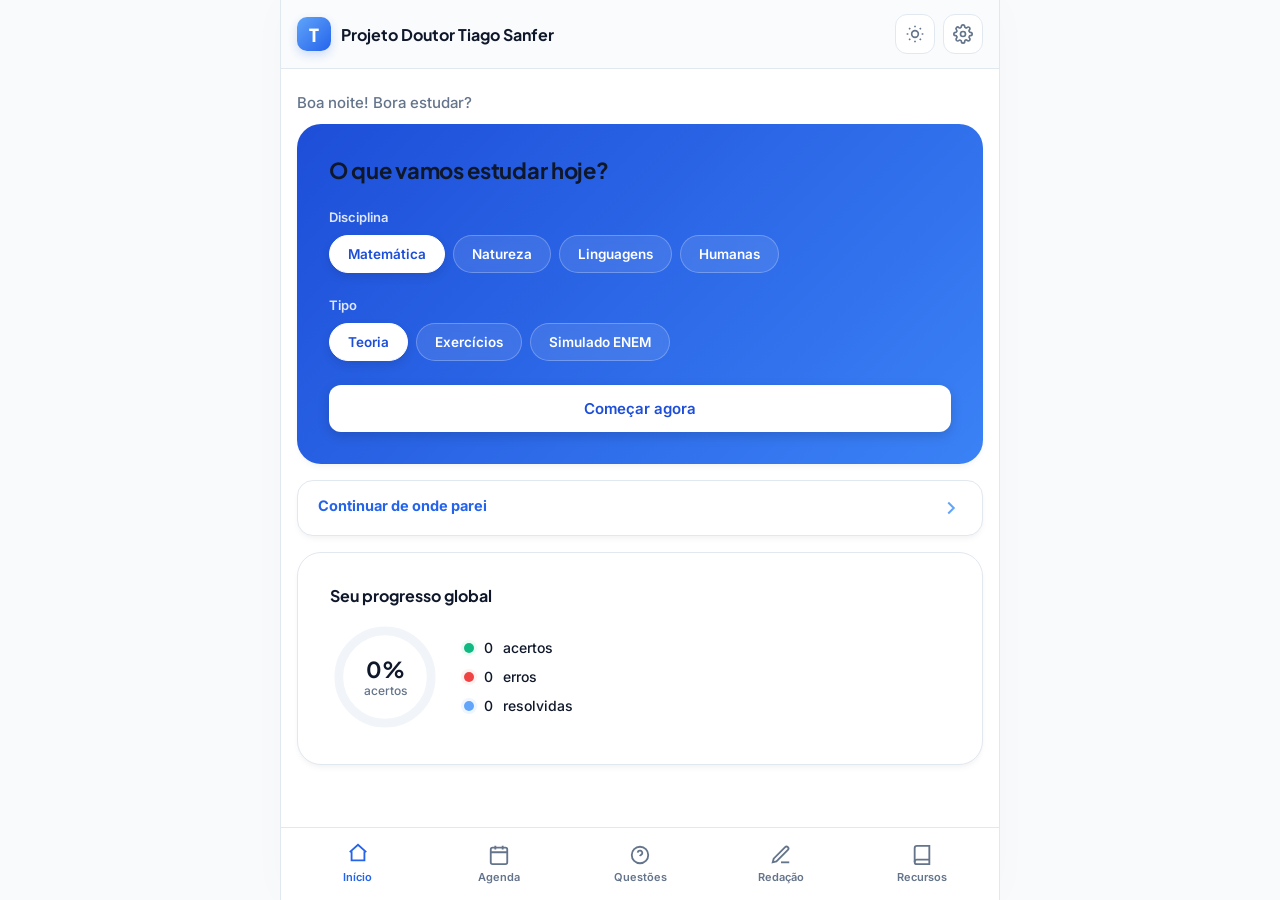
==== commit defcdfbe: "Update project title and header branding" ====
--- a/index.html
+++ b/index.html
@@ -3,7 +3,7 @@
 <head>
 <meta charset="UTF-8">
 <meta name="viewport" content="width=device-width, initial-scale=1, maximum-scale=1">
-<title>Projeto Thiago Sanfer</title>
+<title>Projeto Doutor Tiago Sanfer</title>
 <link rel="preconnect" href="https://fonts.googleapis.com">
 <link rel="preconnect" href="https://fonts.gstatic.com" crossorigin>
 <link href="https://fonts.googleapis.com/css2?family=Plus+Jakarta+Sans:wght@500;600;700;800&family=Inter:wght@400;500;600;700&display=swap" rel="stylesheet">
@@ -17,14 +17,14 @@
   <header class="topbar">
     <div class="topbar-brand">
       <span class="brand-mark">T</span>
-      <span class="brand-name">Projeto Thiago Sanfer</span>
+      <span class="brand-name">Projeto Doutor Tiago Sanfer</span>
     </div>
     <div class="topbar-actions">
-      <button id="themeToggle" class="icon-btn" aria-label="Alternar tema">
+      <button id="themeToggle" class="icon-btn" aria-label="Alternar tema" title="Alternar tema">
         <svg class="icon-sun" viewBox="0 0 24 24" fill="none" stroke="currentColor" stroke-width="2"><circle cx="12" cy="12" r="4"/><path d="M12 2v2M12 20v2M4.9 4.9l1.4 1.4M17.7 17.7l1.4 1.4M2 12h2M20 12h2M4.9 19.1l1.4-1.4M17.7 6.3l1.4-1.4"/></svg>
         <svg class="icon-moon" viewBox="0 0 24 24" fill="none" stroke="currentColor" stroke-width="2"><path d="M21 12.8A9 9 0 1111.2 3a7 7 0 009.8 9.8z"/></svg>
       </button>
-      <button id="openSettings" class="icon-btn" aria-label="Configurações">
+      <button id="openSettings" class="icon-btn" aria-label="Configurações" title="Configurações">
         <svg viewBox="0 0 24 24" fill="none" stroke="currentColor" stroke-width="2"><circle cx="12" cy="12" r="3"/><path d="M19.4 15a1.65 1.65 0 00.33 1.82l.06.06a2 2 0 11-2.83 2.83l-.06-.06a1.65 1.65 0 00-1.82-.33 1.65 1.65 0 00-1 1.51V21a2 2 0 01-4 0v-.09A1.65 1.65 0 009 19.4a1.65 1.65 0 00-1.82.33l-.06.06a2 2 0 11-2.83-2.83l.06-.06A1.65 1.65 0 004.6 15a1.65 1.65 0 00-1.51-1H3a2 2 0 010-4h.09A1.65 1.65 0 004.6 9a1.65 1.65 0 00-.33-1.82l-.06-.06a2 2 0 112.83-2.83l.06.06A1.65 1.65 0 009 4.6a1.65 1.65 0 001-1.51V3a2 2 0 014 0v.09a1.65 1.65 0 001 1.51 1.65 1.65 0 001.82-.33l.06-.06a2 2 0 112.83 2.83l-.06.06A1.65 1.65 0 0019.4 9a1.65 1.65 0 001.51 1H21a2 2 0 010 4h-.09a1.65 1.65 0 00-1.51 1z"/></svg>
       </button>
     </div>
@@ -268,4 +268,4 @@
 <script src="data.js"></script>
 <script src="app.js"></script>
 </body>
-</html>+</html>
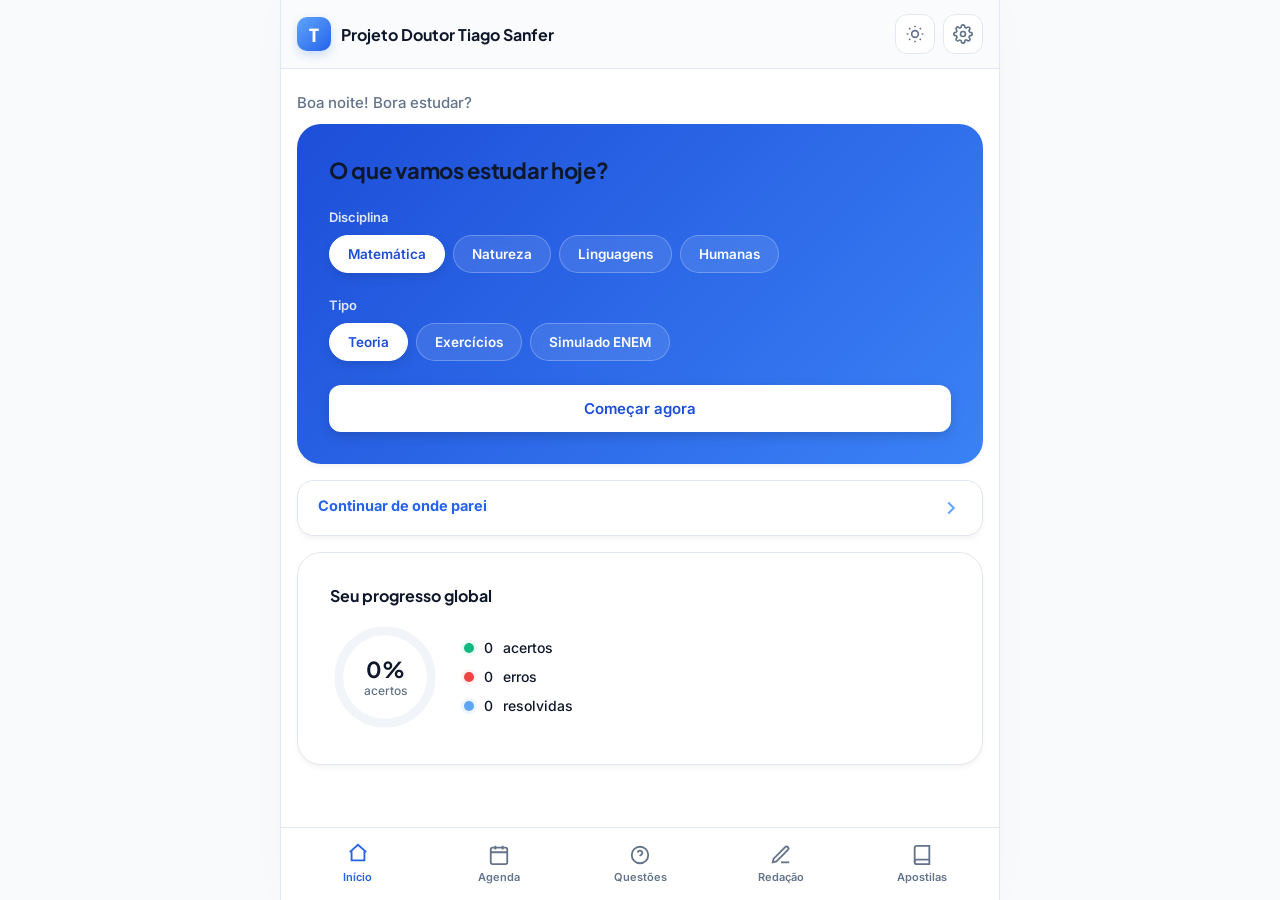
==== commit 544a8640: "Add files via upload" ====
--- a/index.html
+++ b/index.html
@@ -108,7 +108,10 @@
       <div class="view-inner">
         <div class="view-header">
           <h2>Cronograma</h2>
-          <button id="btnAddBloco" class="btn btn-primary btn-sm">+ Novo bloco</button>
+          <div style="display: flex; gap: 8px;">
+            <button id="btnGerarCronograma30Dias" class="btn btn-warning btn-sm" style="background: var(--color-warning); color: #fff; border: none; font-weight: 700;">⚡ Reta Final</button>
+            <button id="btnAddBloco" class="btn btn-primary btn-sm">+ Bloco</button>
+          </div>
         </div>
         <div class="week-nav">
           <button id="weekPrev" class="icon-btn icon-btn-sm">‹</button>
@@ -141,8 +144,25 @@
           <h2>Momento Redação</h2>
           <button id="btnGerarTema" class="btn btn-primary btn-sm">🎲 Gerar novo tema</button>
         </div>
+        
+        <!-- Tema e Textos Motivadores -->
         <div class="tabs" id="redacaoTabs"></div>
-        <div id="redacaoContent" class="card"></div>
+        <div id="redacaoContent" class="card" style="margin-bottom: var(--space-5);"></div>
+
+        <!-- Área de Escrita e Correção IA -->
+        <div class="card">
+          <h3 class="card-title">A tua Redação</h3>
+          <p class="hint">Escreve ou cola o teu texto aqui. O Professor IA irá corrigir com base nas 5 competências do ENEM.</p>
+          <textarea id="textoRedacao" rows="12" placeholder="Começa a escrever o teu texto dissertativo-argumentativo..." style="width: 100%; padding: 16px; border-radius: var(--radius-sm); border: 1px solid var(--border); font-family: var(--font-body); font-size: 15px; resize: vertical; margin-bottom: 16px; background: var(--surface-2); color: var(--text);"></textarea>
+          
+          <button id="btnCorrigirRedacao" class="btn btn-primary btn-block" style="background: var(--color-primary-600); color: #fff;">✨ Corrigir com Professor IA</button>
+          
+          <div id="redacaoFeedback" style="display:none; margin-top: 24px; padding-top: 24px; border-top: 1px solid var(--border);">
+            <h3 style="margin-bottom: 16px;">Gabarito da Correção</h3>
+            <div id="redacaoFeedbackContent" class="ia-content"></div>
+          </div>
+        </div>
+
       </div>
     </section>
 
@@ -150,7 +170,7 @@
     <section id="view-recursos" class="view">
       <div class="view-inner">
         <h2>Guia de Estudos IA</h2>
-        <p class="section-subtitle">Os temas essenciais do ENEM, com mini-aulas geradas pelo Professor IA.</p>
+        <p class="section-subtitle">Os temas essenciais do ENEM, resumidos diretamente das apostilas oficiais.</p>
         <div id="recursosList"></div>
       </div>
     </section>
@@ -163,14 +183,12 @@
     <button class="nav-item" data-view="calendario"><svg viewBox="0 0 24 24" fill="none" stroke="currentColor" stroke-width="2"><rect x="3" y="4" width="18" height="18" rx="2"/><path d="M3 9h18M8 2v4M16 2v4"/></svg><span>Agenda</span></button>
     <button class="nav-item" data-view="questoes"><svg viewBox="0 0 24 24" fill="none" stroke="currentColor" stroke-width="2"><circle cx="12" cy="12" r="9"/><path d="M9.5 9.5a2.5 2.5 0 115 .5c0 1.5-2.2 1.8-2.5 3.2M12 17h.01"/></svg><span>Questões</span></button>
     <button class="nav-item" data-view="redacao"><svg viewBox="0 0 24 24" fill="none" stroke="currentColor" stroke-width="2"><path d="M12 20h9"/><path d="M16.5 3.5a2.1 2.1 0 013 3L7 19l-4 1 1-4z"/></svg><span>Redação</span></button>
-    <button class="nav-item" data-view="recursos"><svg viewBox="0 0 24 24" fill="none" stroke="currentColor" stroke-width="2"><path d="M4 19.5A2.5 2.5 0 016.5 17H20"/><path d="M6.5 2H20v20H6.5A2.5 2.5 0 014 19.5v-15A2.5 2.5 0 016.5 2z"/></svg><span>Recursos</span></button>
+    <button class="nav-item" data-view="recursos"><svg viewBox="0 0 24 24" fill="none" stroke="currentColor" stroke-width="2"><path d="M4 19.5A2.5 2.5 0 016.5 17H20"/><path d="M6.5 2H20v20H6.5A2.5 2.5 0 014 19.5v-15A2.5 2.5 0 016.5 2z"/></svg><span>Apostilas</span></button>
   </nav>
 
 </div>
 
 <!-- ===== MODALS ===== -->
-
-<!-- Modal: Configurações -->
 <div id="modalSettings" class="modal-overlay">
   <div class="modal">
     <div class="modal-header">
@@ -188,7 +206,6 @@
   </div>
 </div>
 
-<!-- Modal: Adicionar Bloco -->
 <div id="modalBloco" class="modal-overlay">
   <div class="modal">
     <div class="modal-header">
@@ -211,7 +228,6 @@
   </div>
 </div>
 
-<!-- Modal: Escolha do Simulado -->
 <div id="modalSimulado" class="modal-overlay">
   <div class="modal">
     <div class="modal-header">
@@ -219,7 +235,7 @@
       <button class="icon-btn icon-btn-sm modal-close" data-close="modalSimulado">✕</button>
     </div>
     <div class="modal-body">
-      <p class="hint" style="margin-bottom: 20px;">O simulado usará cálculo TRI simulado com base na coerência dos seus acertos.</p>
+      <p class="hint" style="margin-bottom: 20px;">O simulado usará questões da API oficial do ENEM com cronômetro e cálculo TRI simulado.</p>
       <button class="btn btn-outline btn-block" id="btnSimuladoDia1" style="margin-bottom: 12px; display: flex; flex-direction: column; align-items: flex-start; padding: 16px;">
         <strong style="font-size: 16px; margin-bottom: 4px;">Dia 1 (5h 30m)</strong>
         <span style="font-size: 13px; font-weight: 400; color: var(--text-muted);">Linguagens e Humanas</span>
@@ -232,7 +248,6 @@
   </div>
 </div>
 
-<!-- Modal: Resultado Simulado (Cálculo TRI) -->
 <div id="modalResultadoSimulado" class="modal-overlay">
   <div class="modal">
     <div class="modal-header">
@@ -251,7 +266,7 @@
   </div>
 </div>
 
-<!-- Modal: Professor IA -->
+<!-- Modal para Exibir a Resolução Comentada ou Aula do Professor IA -->
 <div id="modalIA" class="modal-overlay">
   <div class="modal modal-wide">
     <div class="modal-header">
@@ -265,7 +280,12 @@
 </div>
 
 <!-- Scripts na ordem correta -->
+<script src="questoes_pt1.js"></script>
+<script src="questoes_pt2.js"></script>
+<script src="questoes_pt3.js"></script>
+<script src="questoes_pt4.js"></script>
+<script src="questoes_pt5.js"></script>
 <script src="data.js"></script>
 <script src="app.js"></script>
 </body>
-</html>
+</html>
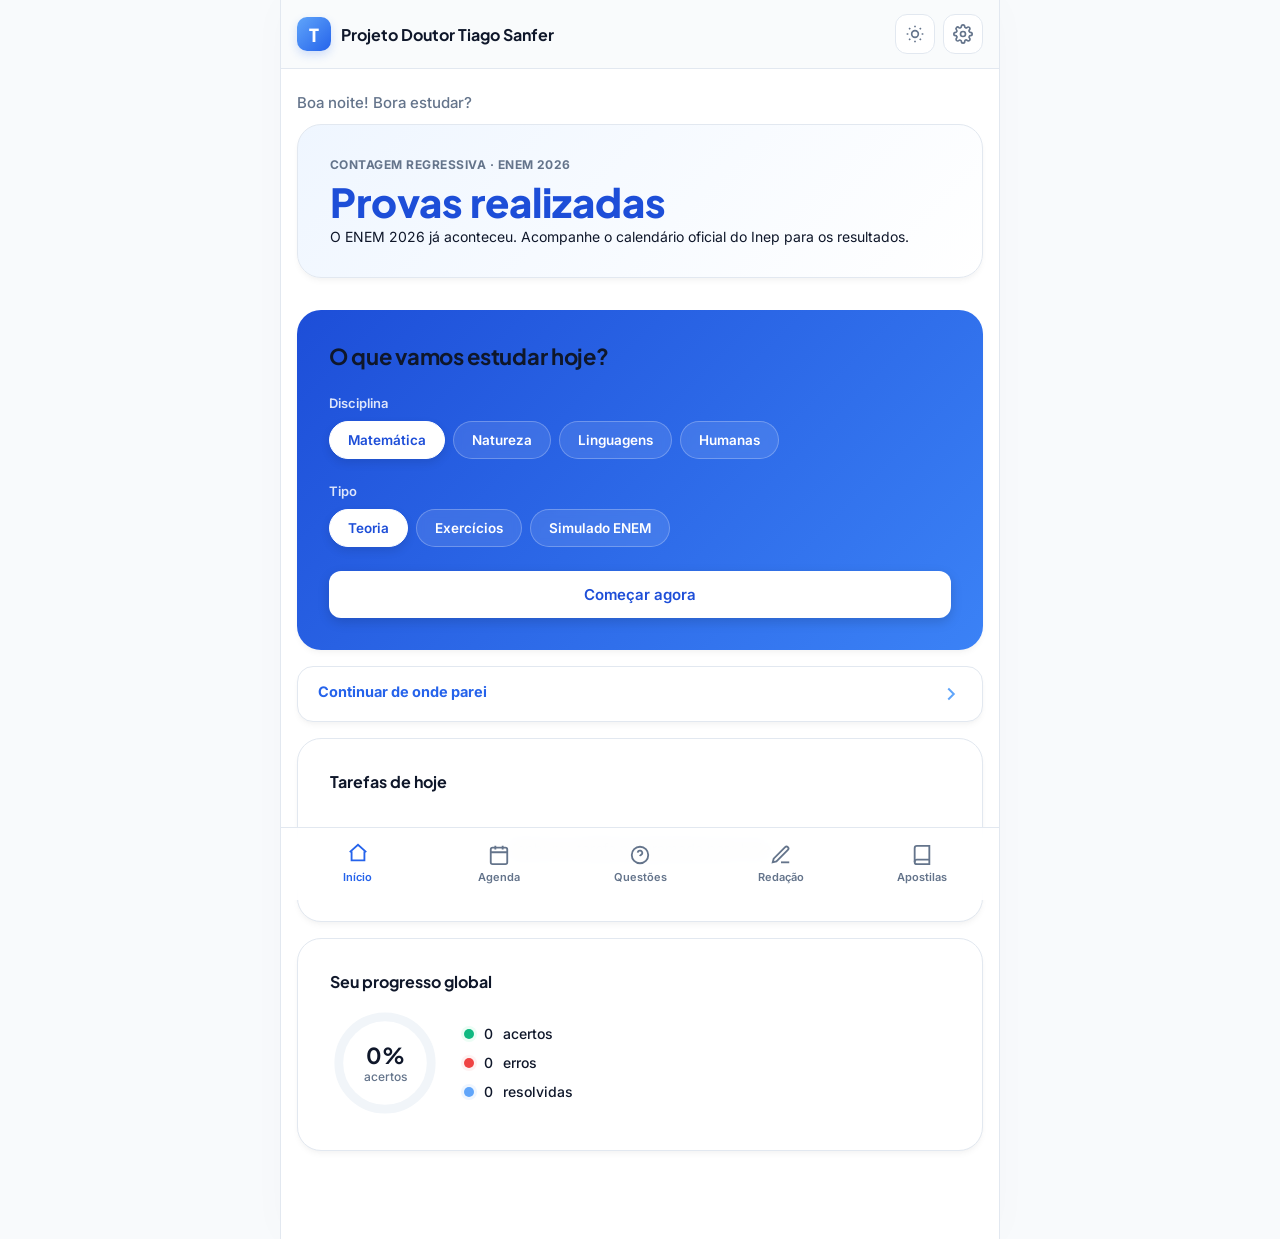
==== commit 710d055e: "Add files via upload" ====
--- a/index.html
+++ b/index.html
@@ -2,7 +2,7 @@
 <html lang="pt-BR">
 <head>
 <meta charset="UTF-8">
-<meta name="viewport" content="width=device-width, initial-scale=1, maximum-scale=1">
+<meta name="viewport" content="width=device-width, initial-scale=1">
 <title>Projeto Doutor Tiago Sanfer</title>
 <link rel="preconnect" href="https://fonts.googleapis.com">
 <link rel="preconnect" href="https://fonts.gstatic.com" crossorigin>
@@ -51,6 +51,11 @@
     <section id="view-dashboard" class="view active">
       <div class="view-inner">
         <p class="greeting" id="greetingText">Bora estudar?</p>
+
+        <div class="card countdown-card" id="countdownCard" aria-live="polite">
+          <div class="countdown-label">Contagem regressiva · ENEM 2026</div>
+          <div id="countdownBody"></div>
+        </div>
 
         <div class="card card-hero">
           <h2 class="hero-title">O que vamos estudar hoje?</h2>
@@ -79,6 +84,11 @@
           </div>
           <svg viewBox="0 0 24 24" fill="none" stroke="currentColor" stroke-width="2.2"><path d="M9 6l6 6-6 6"/></svg>
         </button>
+
+        <div class="card">
+          <h3 class="card-title">Tarefas de hoje</h3>
+          <div id="todayTasks" class="today-list"></div>
+        </div>
 
         <div class="card">
           <h3 class="card-title">Seu progresso global</h3>
@@ -151,9 +161,9 @@
 
         <!-- Área de Escrita e Correção IA -->
         <div class="card">
-          <h3 class="card-title">A tua Redação</h3>
-          <p class="hint">Escreve ou cola o teu texto aqui. O Professor IA irá corrigir com base nas 5 competências do ENEM.</p>
-          <textarea id="textoRedacao" rows="12" placeholder="Começa a escrever o teu texto dissertativo-argumentativo..." style="width: 100%; padding: 16px; border-radius: var(--radius-sm); border: 1px solid var(--border); font-family: var(--font-body); font-size: 15px; resize: vertical; margin-bottom: 16px; background: var(--surface-2); color: var(--text);"></textarea>
+          <h3 class="card-title">Sua redação</h3>
+          <p class="hint">Escreva ou cole seu texto aqui. O Professor IA irá corrigir com base nas 5 competências do ENEM.</p>
+          <textarea id="textoRedacao" rows="12" placeholder="Comece a escrever seu texto dissertativo-argumentativo..." style="width: 100%; padding: 16px; border-radius: var(--radius-sm); border: 1px solid var(--border); font-family: var(--font-body); font-size: 15px; resize: vertical; margin-bottom: 16px; background: var(--surface-2); color: var(--text);"></textarea>
           
           <button id="btnCorrigirRedacao" class="btn btn-primary btn-block" style="background: var(--color-primary-600); color: #fff;">✨ Corrigir com Professor IA</button>
           
@@ -196,12 +206,30 @@
       <button class="icon-btn icon-btn-sm modal-close" data-close="modalSettings">✕</button>
     </div>
     <div class="modal-body">
-      <label for="geminiKeyInput">Chave de API do Google Gemini</label>
-      <input type="password" id="geminiKeyInput" placeholder="Sua GEMINI_API_KEY">
-      <p class="hint">Sua chave fica salva apenas no seu navegador localmente.</p>
-      <a href="https://aistudio.google.com/app/apikey" target="_blank" rel="noopener" class="link-inline">Gerar chave gratuita no Google AI Studio ↗</a>
-      <button id="saveGeminiKey" class="btn btn-primary btn-block">Salvar chave</button>
-      <p class="save-confirm" id="keySaveConfirm" hidden>Chave salva!</p>
+      <label for="aiProvider">Provedor de IA</label>
+      <select id="aiProvider">
+        <option value="gemini">Google Gemini</option>
+        <option value="openai">OpenAI (ChatGPT)</option>
+        <option value="claude">Anthropic (Claude)</option>
+      </select>
+
+      <label for="aiKeyInput" style="margin-top:16px;">Chave de API</label>
+      <input type="password" id="aiKeyInput" autocomplete="off" placeholder="Cole a chave aqui">
+      <a id="aiKeyLink" href="https://aistudio.google.com/app/apikey" target="_blank" rel="noopener" class="link-inline" style="margin-bottom:16px;">Gerar chave ↗</a>
+
+      <label for="aiModelInput">Modelo (opcional)</label>
+      <input type="text" id="aiModelInput" list="aiModelList" autocomplete="off" placeholder="Deixe vazio para usar o padrão">
+      <datalist id="aiModelList"></datalist>
+      <p class="hint" id="aiHint"></p>
+
+      <p class="hint">Sua chave fica salva apenas no navegador deste aparelho e é enviada somente ao provedor escolhido. Não compartilhe este aparelho nem publique o site com uma chave preenchida.</p>
+
+      <div style="display:flex; gap:8px; margin-top:8px;">
+        <button id="testAIConfig" class="btn btn-outline" style="flex:1;">Testar conexão</button>
+        <button id="saveAIConfig" class="btn btn-primary" style="flex:1;">Salvar</button>
+      </div>
+      <p id="aiTestStatus" class="hint" style="margin-top:12px; min-height:20px;" role="status"></p>
+      <p class="save-confirm" id="keySaveConfirm" hidden>Configurações salvas!</p>
     </div>
   </div>
 </div>
@@ -285,6 +313,8 @@
 <script src="questoes_pt3.js"></script>
 <script src="questoes_pt4.js"></script>
 <script src="questoes_pt5.js"></script>
+<script src="questoes_pt6.js"></script>
+<script src="questoes_pt7.js"></script>
 <script src="data.js"></script>
 <script src="app.js"></script>
 </body>
--- a/styles.css
+++ b/styles.css
@@ -64,7 +64,7 @@
 h1, h2, h3 { font-family: var(--font-head); margin: 0; color: var(--text); }
 p { margin: 0; }
 button, input, select { font-family: var(--font-body); }
-select, input[type="date"], input[type="time"], input[type="password"] {
+select, input[type="date"], input[type="time"], input[type="password"], input[type="text"] {
   width: 100%; padding: 12px 14px;
   border-radius: var(--radius-sm); border: 1px solid var(--border);
   background: var(--surface); color: var(--text); font-size: 15px;
@@ -326,4 +326,11 @@
   .pomodoro-bar { max-width: 688px; margin: 0 auto; left: 0; right: 0; }
   body { background: var(--bg); }
 }
-@media (prefers-reduced-motion: reduce) { * { animation-duration: 0.001ms !important; transition-duration: 0.001ms !important; } }+@media (prefers-reduced-motion: reduce) { * { animation-duration: 0.001ms !important; transition-duration: 0.001ms !important; } }
+
+/* ===== CONTAGEM REGRESSIVA ENEM ===== */
+.countdown-card { margin-bottom: var(--space-4); background: linear-gradient(135deg, var(--color-primary-100), var(--surface)); }
+.countdown-label { font-size: 12px; font-weight: 700; letter-spacing: .04em; text-transform: uppercase; color: var(--text-muted); margin-bottom: var(--space-2); }
+.countdown-main { font-family: var(--font-head); font-size: 40px; font-weight: 800; color: var(--color-primary-700); line-height: 1.1; }
+.countdown-sub { font-size: 14px; color: var(--text); margin-top: var(--space-1); }
+.countdown-extra { font-size: 13px; color: var(--text-muted); margin-top: var(--space-3); padding-top: var(--space-3); border-top: 1px solid var(--border); }
